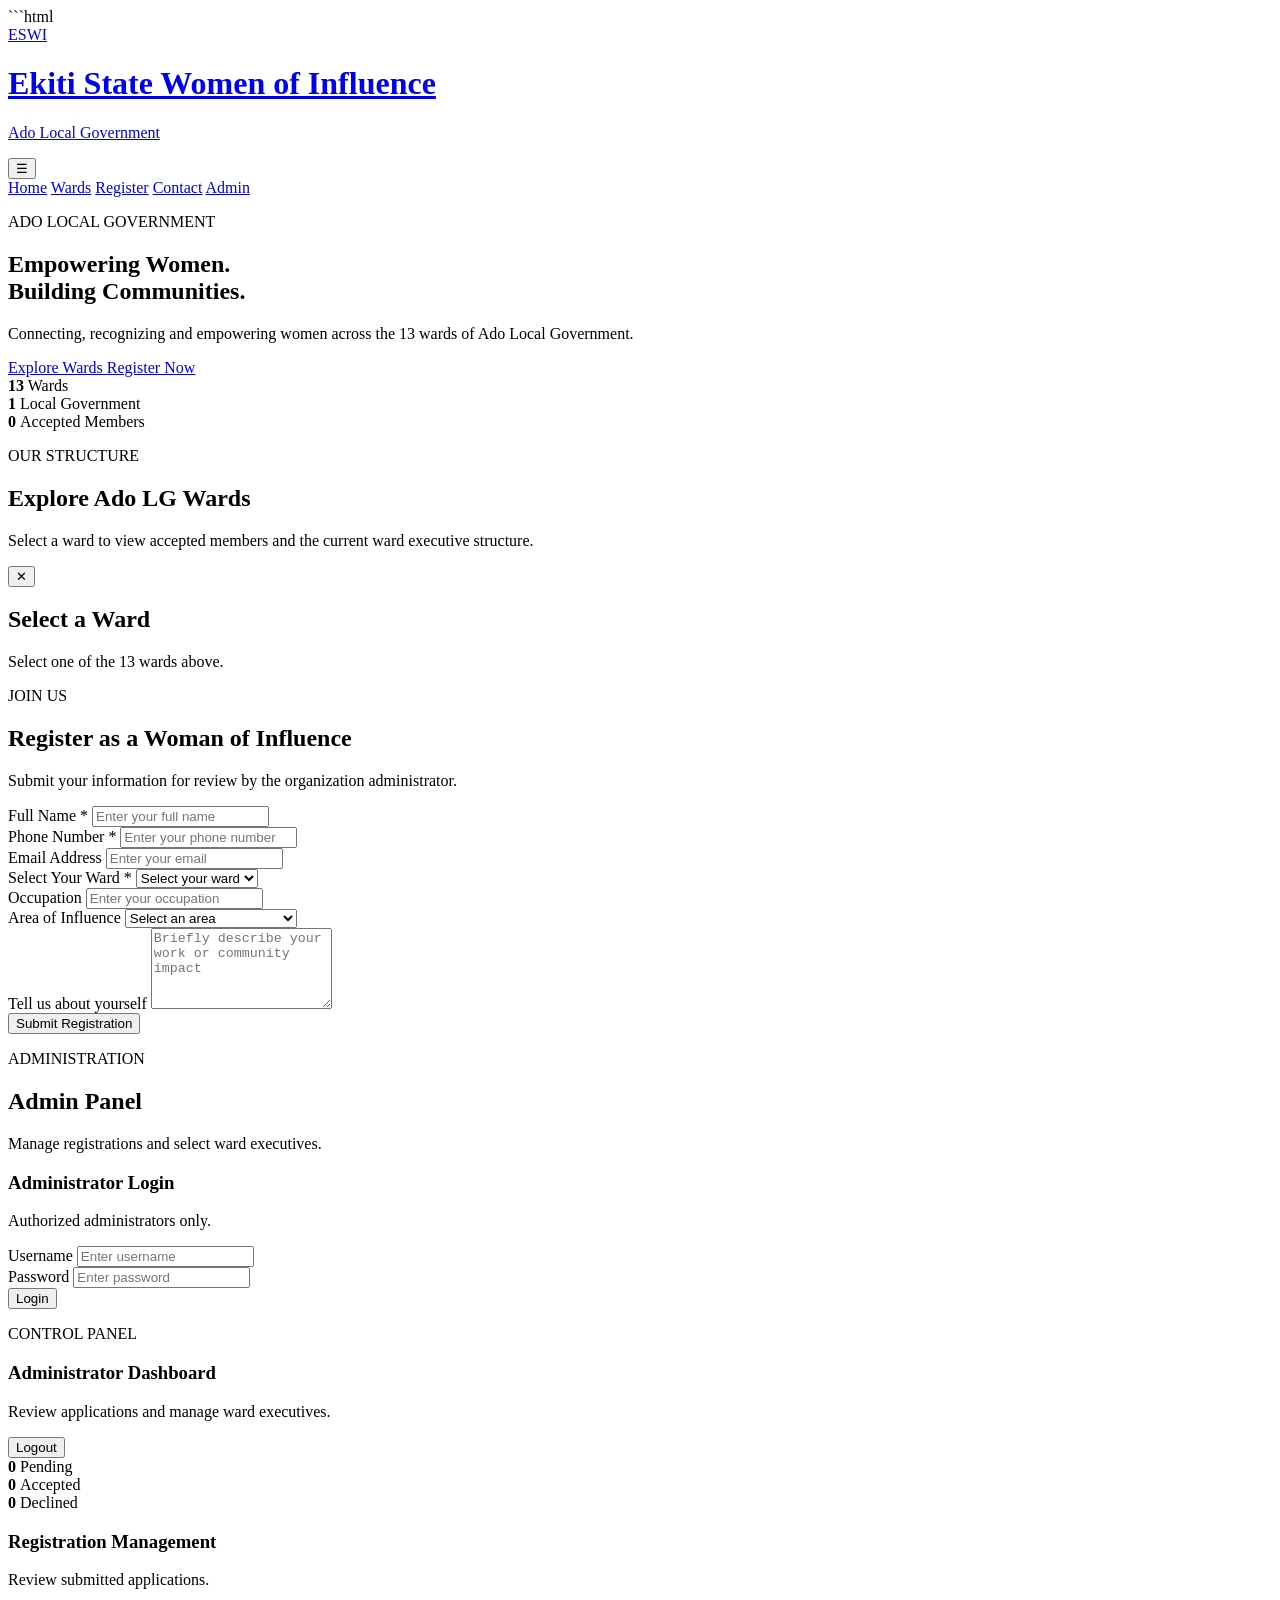
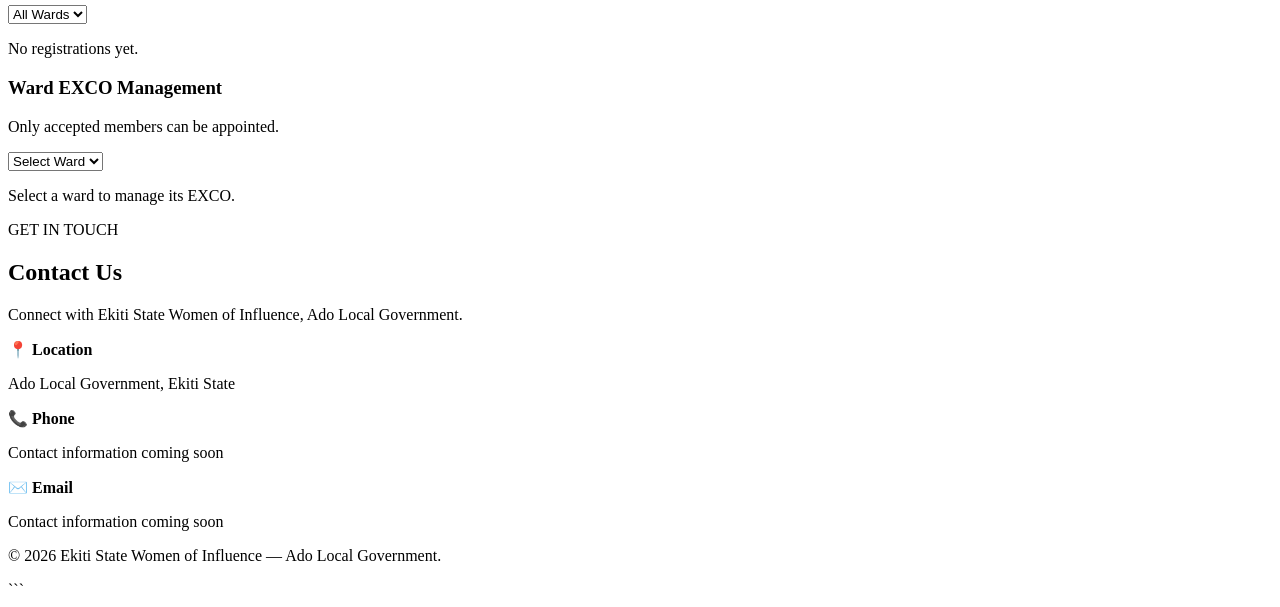
==== index.html @ 02a8729a "Create index.html" ====
```html
<!DOCTYPE html>
<html lang="en">
<head>
    <meta charset="UTF-8">
    <meta name="viewport" content="width=device-width, initial-scale=1.0">

    <title>Ekiti State Women of Influence | Ado LG</title>

    <link rel="stylesheet" href="style.css">
</head>

<body>

<!-- =====================================================
     HEADER
===================================================== -->

<header class="header">

    <a href="#home" class="logo">
        <span>ESWI</span>

        <div>
            <h1>Ekiti State Women of Influence</h1>
            <p>Ado Local Government</p>
        </div>
    </a>

    <button class="menu-btn" id="menuBtn">
        ☰
    </button>

    <nav id="navMenu">
        <a href="#home">Home</a>
        <a href="#wards">Wards</a>
        <a href="#register">Register</a>
        <a href="#contact">Contact</a>
        <a href="#admin">Admin</a>
    </nav>

</header>


<!-- =====================================================
     HERO
===================================================== -->

<section class="hero" id="home">

    <div class="hero-content">

        <p class="badge">
            ADO LOCAL GOVERNMENT
        </p>

        <h2>
            Empowering Women.<br>
            Building Communities.
        </h2>

        <p>
            Connecting, recognizing and empowering women
            across the 13 wards of Ado Local Government.
        </p>

        <div class="hero-buttons">

            <a href="#wards" class="btn primary">
                Explore Wards
            </a>

            <a href="#register" class="btn secondary">
                Register Now
            </a>

        </div>

    </div>

</section>


<!-- =====================================================
     STATS
===================================================== -->

<section class="stats">

    <div class="stat-card">

        <strong>13</strong>

        <span>
            Wards
        </span>

    </div>


    <div class="stat-card">

        <strong>1</strong>

        <span>
            Local Government
        </span>

    </div>


    <div class="stat-card">

        <strong id="publicMemberCount">
            0
        </strong>

        <span>
            Accepted Members
        </span>

    </div>

</section>


<!-- =====================================================
     WARDS
===================================================== -->

<section class="section" id="wards">

    <div class="section-heading">

        <p class="section-label">
            OUR STRUCTURE
        </p>

        <h2>
            Explore Ado LG Wards
        </h2>

        <p>
            Select a ward to view accepted members and
            the current ward executive structure.
        </p>

    </div>


    <div class="ward-grid" id="wardGrid">
        <!-- JavaScript generates Ward 1–13 -->
    </div>

</section>


<!-- =====================================================
     WARD DETAILS
===================================================== -->

<section class="section ward-details" id="wardDetails">

    <button
        id="closeWard"
        class="close-btn"
        type="button"
    >
        ✕
    </button>

    <div id="wardContent">

        <h2>
            Select a Ward
        </h2>

        <p>
            Select one of the 13 wards above.
        </p>

    </div>

</section>


<!-- =====================================================
     REGISTRATION
===================================================== -->

<section
    class="section register-section"
    id="register"
>

    <div class="section-heading">

        <p class="section-label">
            JOIN US
        </p>

        <h2>
            Register as a Woman of Influence
        </h2>

        <p>
            Submit your information for review by the
            organization administrator.
        </p>

    </div>


    <form id="registrationForm">

        <div class="form-grid">


            <div class="form-group">

                <label for="fullName">
                    Full Name *
                </label>

                <input
                    type="text"
                    id="fullName"
                    placeholder="Enter your full name"
                    required
                >

            </div>


            <div class="form-group">

                <label for="phone">
                    Phone Number *
                </label>

                <input
                    type="tel"
                    id="phone"
                    placeholder="Enter your phone number"
                    required
                >

            </div>


            <div class="form-group">

                <label for="email">
                    Email Address
                </label>

                <input
                    type="email"
                    id="email"
                    placeholder="Enter your email"
                >

            </div>


            <div class="form-group">

                <label for="wardSelect">
                    Select Your Ward *
                </label>

                <select
                    id="wardSelect"
                    required
                >

                    <option value="">
                        Select your ward
                    </option>

                </select>

            </div>


            <div class="form-group">

                <label for="occupation">
                    Occupation
                </label>

                <input
                    type="text"
                    id="occupation"
                    placeholder="Enter your occupation"
                >

            </div>


            <div class="form-group">

                <label for="role">
                    Area of Influence
                </label>

                <select id="role">

                    <option value="">
                        Select an area
                    </option>

                    <option>
                        Business
                    </option>

                    <option>
                        Politics
                    </option>

                    <option>
                        Education
                    </option>

                    <option>
                        Community Development
                    </option>

                    <option>
                        Healthcare
                    </option>

                    <option>
                        Entrepreneurship
                    </option>

                    <option>
                        Agriculture
                    </option>

                    <option>
                        Other
                    </option>

                </select>

            </div>

        </div>


        <div class="form-group">

            <label for="message">
                Tell us about yourself
            </label>

            <textarea
                id="message"
                rows="5"
                placeholder="Briefly describe your work or community impact"
            ></textarea>

        </div>


        <button
            type="submit"
            class="btn primary"
        >
            Submit Registration
        </button>


        <p id="formMessage"></p>

    </form>

</section>


<!-- =====================================================
     ADMIN PANEL
===================================================== -->

<section
    class="admin-section"
    id="admin"
>

    <div class="section-heading">

        <p class="section-label">
            ADMINISTRATION
        </p>

        <h2>
            Admin Panel
        </h2>

        <p>
            Manage registrations and select ward executives.
        </p>

    </div>


    <!-- ADMIN LOGIN -->

    <div
        id="adminLogin"
        class="admin-card"
    >

        <h3>
            Administrator Login
        </h3>

        <p class="admin-description">
            Authorized administrators only.
        </p>


        <div class="form-group">

            <label for="adminUsername">
                Username
            </label>

            <input
                type="text"
                id="adminUsername"
                placeholder="Enter username"
            >

        </div>


        <div class="form-group">

            <label for="adminPassword">
                Password
            </label>

            <input
                type="password"
                id="adminPassword"
                placeholder="Enter password"
            >

        </div>


        <button
            id="adminLoginBtn"
            class="btn primary"
            type="button"
        >
            Login
        </button>


        <p id="adminLoginMessage"></p>

    </div>


    <!-- ADMIN DASHBOARD -->

    <div
        id="adminDashboard"
        class="admin-dashboard"
    >


        <!-- ADMIN HEADER -->

        <div class="admin-topbar">

            <div>

                <p class="section-label">
                    CONTROL PANEL
                </p>

                <h3>
                    Administrator Dashboard
                </h3>

                <p>
                    Review applications and manage ward executives.
                </p>

            </div>


            <button
                id="adminLogoutBtn"
                class="btn logout-btn"
                type="button"
            >
                Logout
            </button>

        </div>


        <!-- ADMIN STATS -->

        <div class="admin-stats">

            <div class="admin-stat pending">

                <strong id="pendingCount">
                    0
                </strong>

                <span>
                    Pending
                </span>

            </div>


            <div class="admin-stat accepted">

                <strong id="acceptedCount">
                    0
                </strong>

                <span>
                    Accepted
                </span>

            </div>


            <div class="admin-stat declined">

                <strong id="declinedCount">
                    0
                </strong>

                <span>
                    Declined
                </span>

            </div>

        </div>


        <!-- REGISTRATION MANAGEMENT -->

        <div class="admin-card">

            <div class="admin-card-heading">

                <div>

                    <h3>
                        Registration Management
                    </h3>

                    <p>
                        Review submitted applications.
                    </p>

                </div>


                <select id="adminWardFilter">

                    <option value="all">
                        All Wards
                    </option>

                </select>

            </div>


            <div id="registrationList">

                <p class="empty-state">
                    No registrations yet.
                </p>

            </div>

        </div>


        <!-- EXCO MANAGEMENT -->

        <div class="admin-card">

            <div class="admin-card-heading">

                <div>

                    <h3>
                        Ward EXCO Management
                    </h3>

                    <p>
                        Only accepted members can be appointed.
                    </p>

                </div>


                <select id="excoWardSelect">

                    <option value="">
                        Select Ward
                    </option>

                </select>

            </div>


            <div id="excoManager">

                <p class="empty-state">
                    Select a ward to manage its EXCO.
                </p>

            </div>

        </div>

    </div>

</section>


<!-- =====================================================
     CONTACT
===================================================== -->

<section
    class="contact-section"
    id="contact"
>

    <div class="section-heading">

        <p class="section-label">
            GET IN TOUCH
        </p>

        <h2>
            Contact Us
        </h2>

        <p>
            Connect with Ekiti State Women of Influence,
            Ado Local Government.
        </p>

    </div>


    <div class="contact-info">

        <div>

            <strong>
                📍 Location
            </strong>

            <p>
                Ado Local Government,
                Ekiti State
            </p>

        </div>


        <div>

            <strong>
                📞 Phone
            </strong>

            <p>
                Contact information coming soon
            </p>

        </div>


        <div>

            <strong>
                ✉️ Email
            </strong>

            <p>
                Contact information coming soon
            </p>

        </div>

    </div>

</section>


<!-- =====================================================
     FOOTER
===================================================== -->

<footer>

    <p>
        © 2026 Ekiti State Women of Influence —
        Ado Local Government.
    </p>

</footer>


<script src="script.js"></script>

</body>
</html>
```
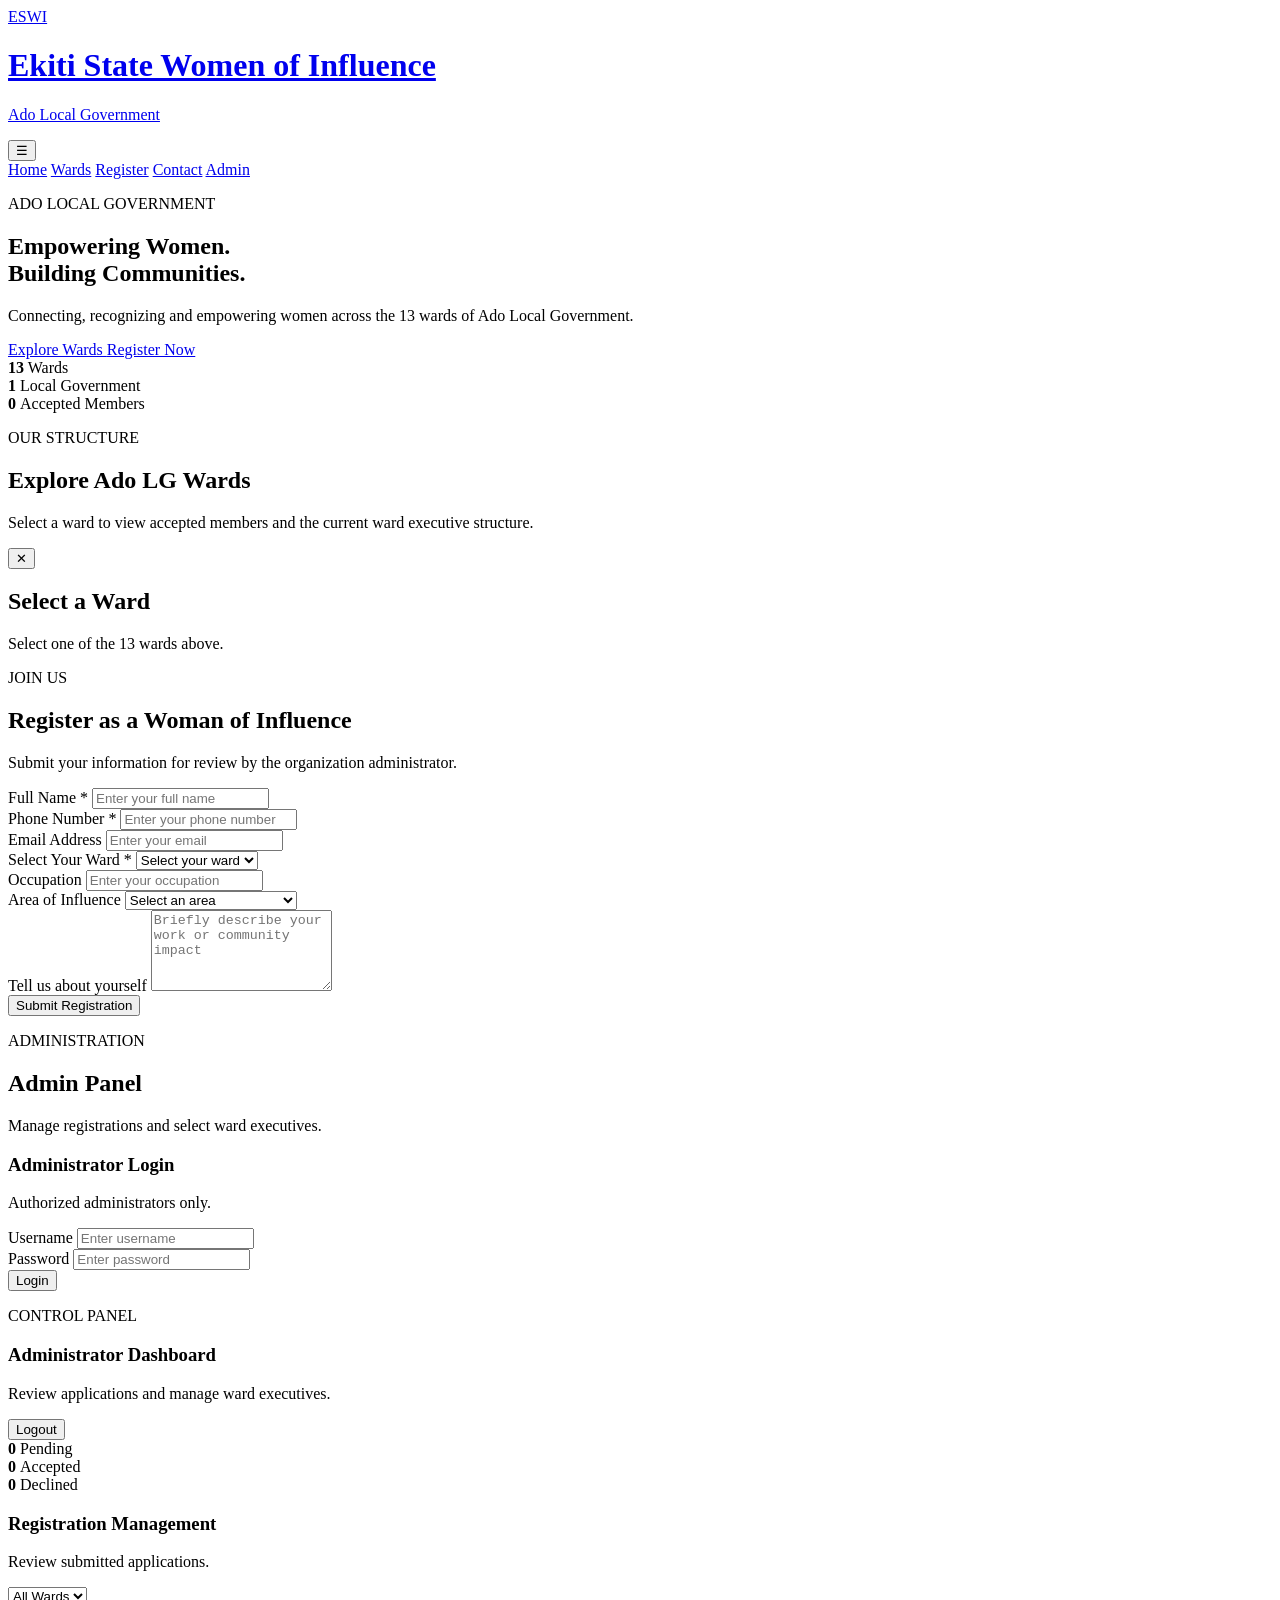
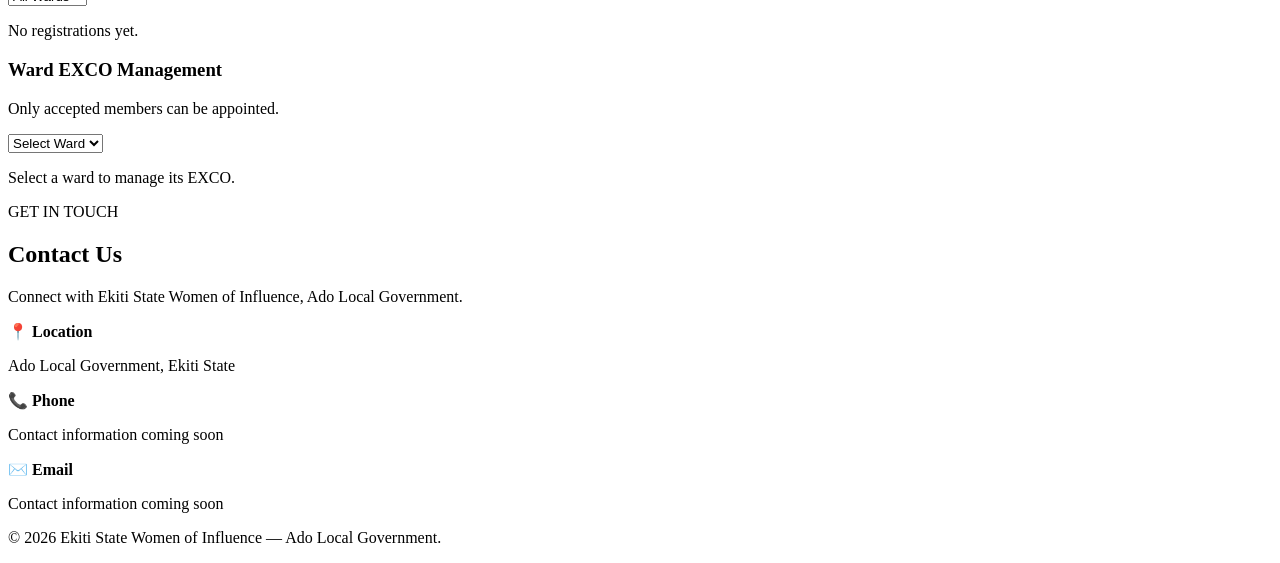
==== commit 24b7566a: "Update index.html" ====
--- a/index.html
+++ b/index.html
@@ -1,4 +1,4 @@
-```html
+
 <!DOCTYPE html>
 <html lang="en">
 <head>
@@ -727,4 +727,3 @@
 
 </body>
 </html>
-```
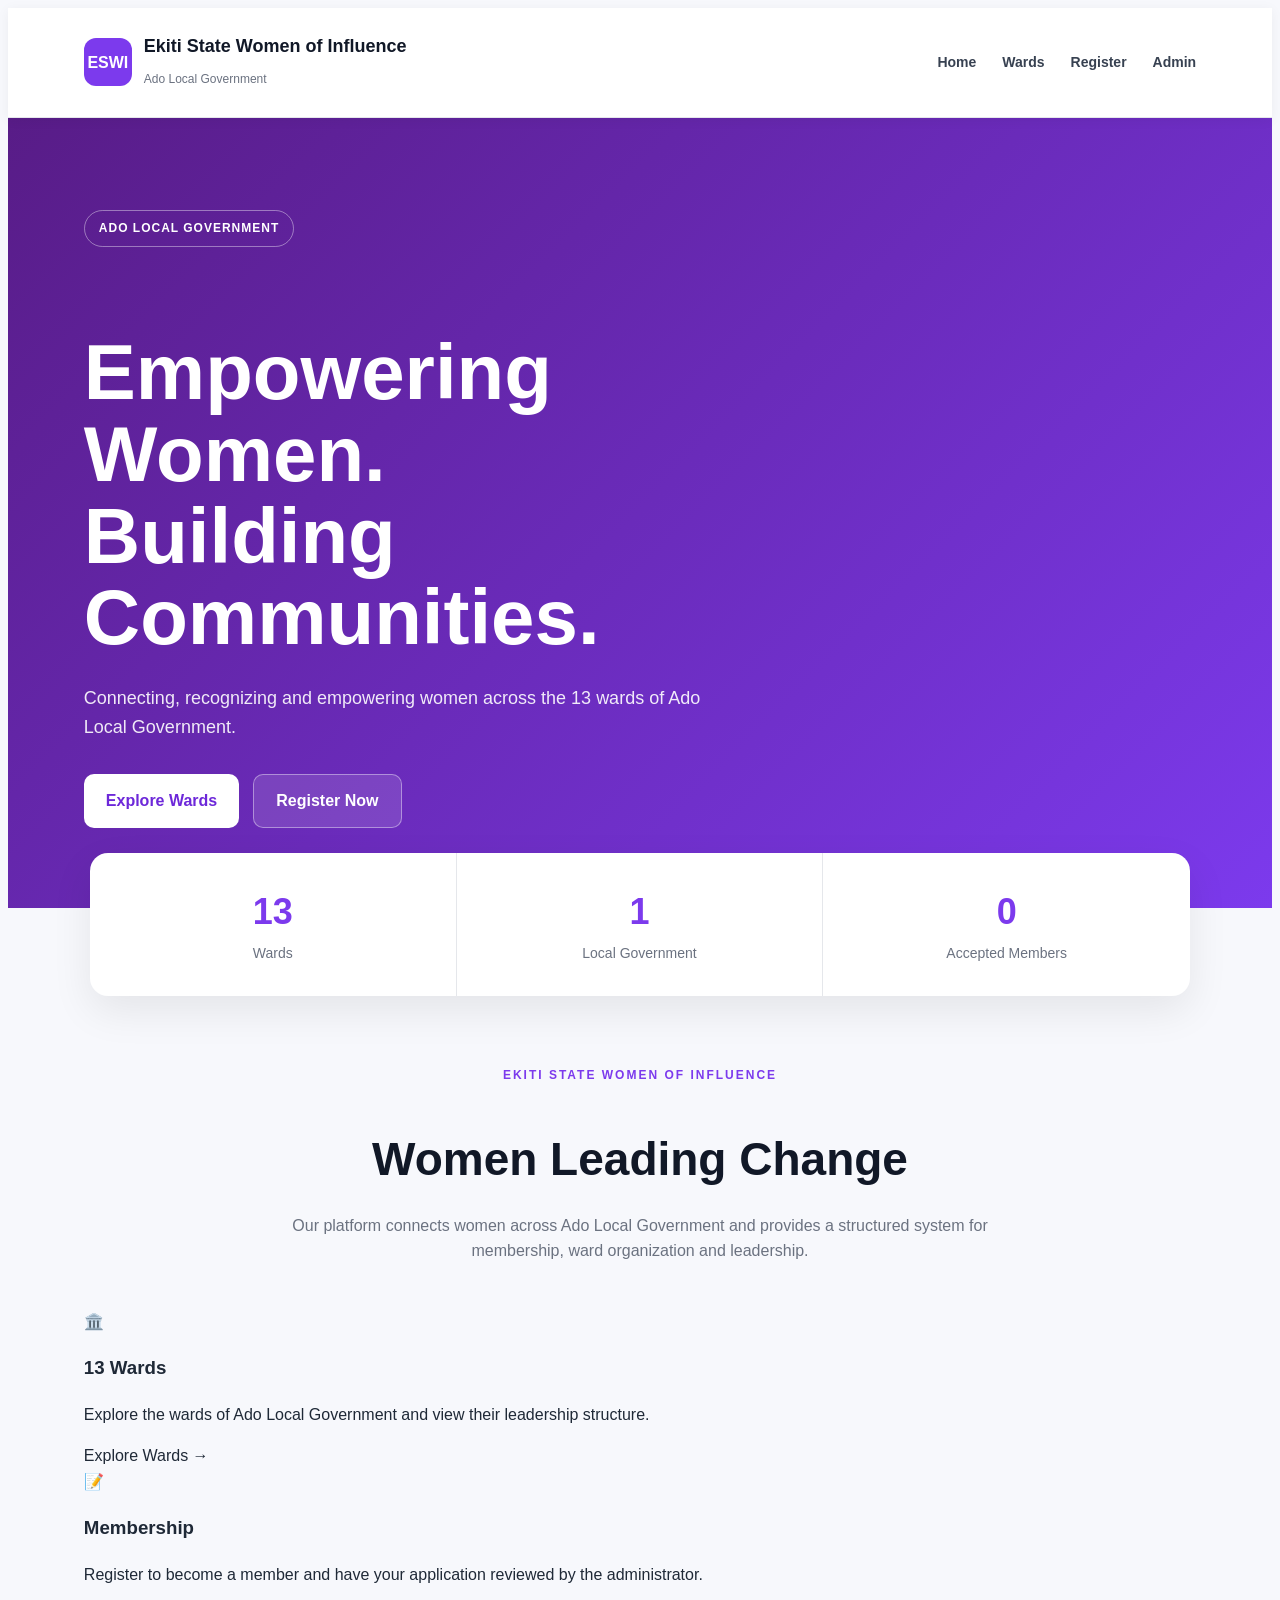
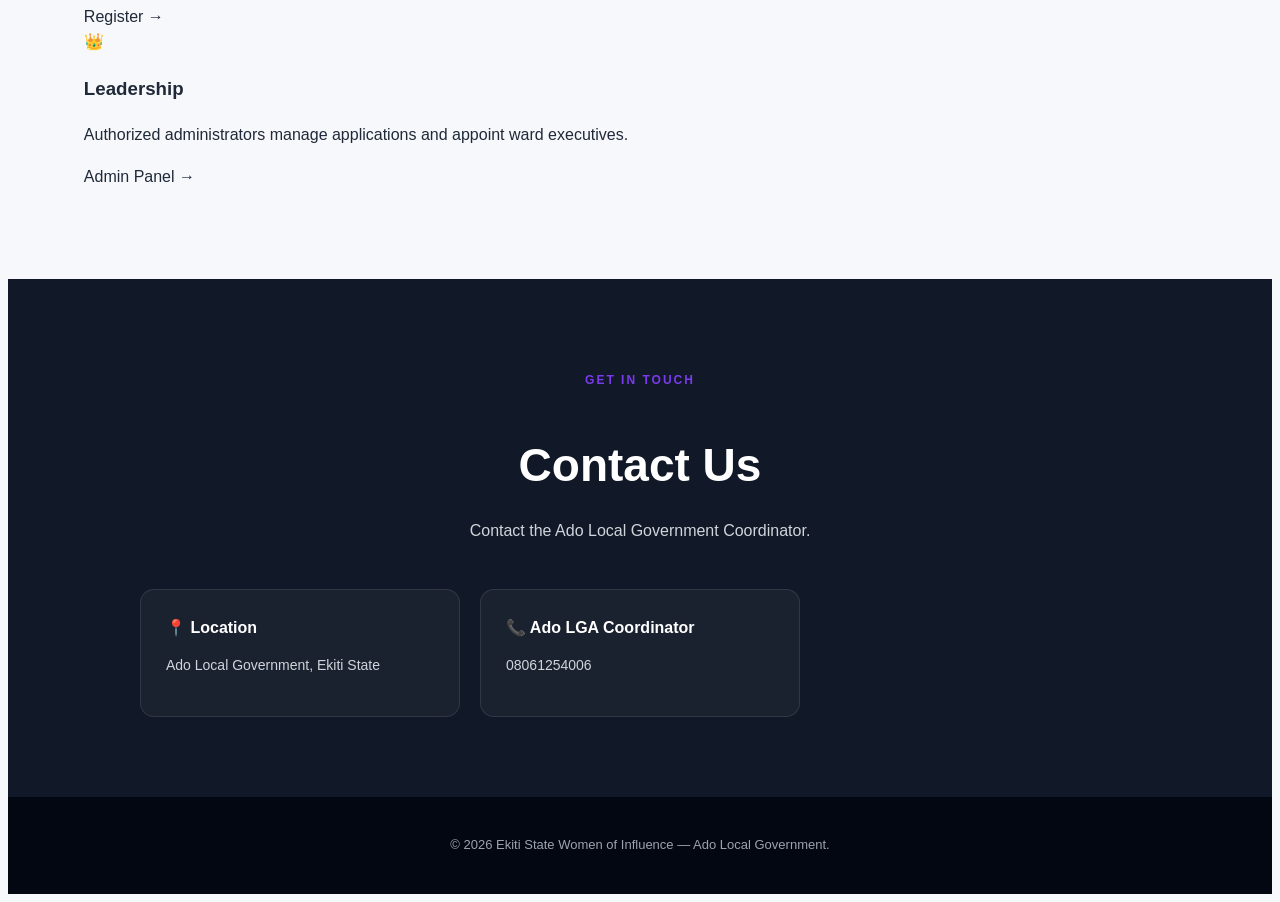
==== commit c40ae70a: "Update index.html" ====
--- a/index.html
+++ b/index.html
@@ -1,24 +1,17 @@
-
 <!DOCTYPE html>
 <html lang="en">
 <head>
     <meta charset="UTF-8">
     <meta name="viewport" content="width=device-width, initial-scale=1.0">
-
     <title>Ekiti State Women of Influence | Ado LG</title>
-
     <link rel="stylesheet" href="style.css">
 </head>
 
 <body>
 
-<!-- =====================================================
-     HEADER
-===================================================== -->
-
 <header class="header">
 
-    <a href="#home" class="logo">
+    <a href="index.html" class="logo">
         <span>ESWI</span>
 
         <div>
@@ -27,26 +20,21 @@
         </div>
     </a>
 
-    <button class="menu-btn" id="menuBtn">
-        ☰
-    </button>
+    <button class="menu-btn" id="menuBtn">☰</button>
 
     <nav id="navMenu">
-        <a href="#home">Home</a>
-        <a href="#wards">Wards</a>
-        <a href="#register">Register</a>
-        <a href="#contact">Contact</a>
-        <a href="#admin">Admin</a>
+        <a href="index.html">Home</a>
+        <a href="wards.html">Wards</a>
+        <a href="register.html">Register</a>
+        <a href="admin.html">Admin</a>
     </nav>
 
 </header>
 
 
-<!-- =====================================================
-     HERO
-===================================================== -->
-
-<section class="hero" id="home">
+<main>
+
+<section class="hero">
 
     <div class="hero-content">
 
@@ -66,11 +54,11 @@
 
         <div class="hero-buttons">
 
-            <a href="#wards" class="btn primary">
+            <a href="wards.html" class="btn primary">
                 Explore Wards
             </a>
 
-            <a href="#register" class="btn secondary">
+            <a href="register.html" class="btn secondary">
                 Register Now
             </a>
 
@@ -81,569 +69,114 @@
 </section>
 
 
-<!-- =====================================================
-     STATS
-===================================================== -->
-
 <section class="stats">
 
     <div class="stat-card">
-
         <strong>13</strong>
-
-        <span>
-            Wards
-        </span>
-
-    </div>
-
+        <span>Wards</span>
+    </div>
 
     <div class="stat-card">
-
         <strong>1</strong>
-
-        <span>
-            Local Government
-        </span>
-
-    </div>
-
+        <span>Local Government</span>
+    </div>
 
     <div class="stat-card">
-
-        <strong id="publicMemberCount">
-            0
-        </strong>
-
-        <span>
-            Accepted Members
-        </span>
-
-    </div>
-
-</section>
-
-
-<!-- =====================================================
-     WARDS
-===================================================== -->
-
-<section class="section" id="wards">
+        <strong id="publicMemberCount">0</strong>
+        <span>Accepted Members</span>
+    </div>
+
+</section>
+
+
+<section class="section">
 
     <div class="section-heading">
 
         <p class="section-label">
-            OUR STRUCTURE
+            EKITI STATE WOMEN OF INFLUENCE
         </p>
 
         <h2>
-            Explore Ado LG Wards
+            Women Leading Change
         </h2>
 
         <p>
-            Select a ward to view accepted members and
-            the current ward executive structure.
-        </p>
-
-    </div>
-
-
-    <div class="ward-grid" id="wardGrid">
-        <!-- JavaScript generates Ward 1–13 -->
-    </div>
-
-</section>
-
-
-<!-- =====================================================
-     WARD DETAILS
-===================================================== -->
-
-<section class="section ward-details" id="wardDetails">
-
-    <button
-        id="closeWard"
-        class="close-btn"
-        type="button"
-    >
-        ✕
-    </button>
-
-    <div id="wardContent">
-
-        <h2>
-            Select a Ward
-        </h2>
-
-        <p>
-            Select one of the 13 wards above.
-        </p>
-
-    </div>
-
-</section>
-
-
-<!-- =====================================================
-     REGISTRATION
-===================================================== -->
-
-<section
-    class="section register-section"
-    id="register"
->
-
-    <div class="section-heading">
-
-        <p class="section-label">
-            JOIN US
-        </p>
-
-        <h2>
-            Register as a Woman of Influence
-        </h2>
-
-        <p>
-            Submit your information for review by the
-            organization administrator.
-        </p>
-
-    </div>
-
-
-    <form id="registrationForm">
-
-        <div class="form-grid">
-
-
-            <div class="form-group">
-
-                <label for="fullName">
-                    Full Name *
-                </label>
-
-                <input
-                    type="text"
-                    id="fullName"
-                    placeholder="Enter your full name"
-                    required
-                >
-
-            </div>
-
-
-            <div class="form-group">
-
-                <label for="phone">
-                    Phone Number *
-                </label>
-
-                <input
-                    type="tel"
-                    id="phone"
-                    placeholder="Enter your phone number"
-                    required
-                >
-
-            </div>
-
-
-            <div class="form-group">
-
-                <label for="email">
-                    Email Address
-                </label>
-
-                <input
-                    type="email"
-                    id="email"
-                    placeholder="Enter your email"
-                >
-
-            </div>
-
-
-            <div class="form-group">
-
-                <label for="wardSelect">
-                    Select Your Ward *
-                </label>
-
-                <select
-                    id="wardSelect"
-                    required
-                >
-
-                    <option value="">
-                        Select your ward
-                    </option>
-
-                </select>
-
-            </div>
-
-
-            <div class="form-group">
-
-                <label for="occupation">
-                    Occupation
-                </label>
-
-                <input
-                    type="text"
-                    id="occupation"
-                    placeholder="Enter your occupation"
-                >
-
-            </div>
-
-
-            <div class="form-group">
-
-                <label for="role">
-                    Area of Influence
-                </label>
-
-                <select id="role">
-
-                    <option value="">
-                        Select an area
-                    </option>
-
-                    <option>
-                        Business
-                    </option>
-
-                    <option>
-                        Politics
-                    </option>
-
-                    <option>
-                        Education
-                    </option>
-
-                    <option>
-                        Community Development
-                    </option>
-
-                    <option>
-                        Healthcare
-                    </option>
-
-                    <option>
-                        Entrepreneurship
-                    </option>
-
-                    <option>
-                        Agriculture
-                    </option>
-
-                    <option>
-                        Other
-                    </option>
-
-                </select>
-
-            </div>
-
-        </div>
-
-
-        <div class="form-group">
-
-            <label for="message">
-                Tell us about yourself
-            </label>
-
-            <textarea
-                id="message"
-                rows="5"
-                placeholder="Briefly describe your work or community impact"
-            ></textarea>
-
-        </div>
-
-
-        <button
-            type="submit"
-            class="btn primary"
-        >
-            Submit Registration
-        </button>
-
-
-        <p id="formMessage"></p>
-
-    </form>
-
-</section>
-
-
-<!-- =====================================================
-     ADMIN PANEL
-===================================================== -->
-
-<section
-    class="admin-section"
-    id="admin"
->
-
-    <div class="section-heading">
-
-        <p class="section-label">
-            ADMINISTRATION
-        </p>
-
-        <h2>
-            Admin Panel
-        </h2>
-
-        <p>
-            Manage registrations and select ward executives.
-        </p>
-
-    </div>
-
-
-    <!-- ADMIN LOGIN -->
-
-    <div
-        id="adminLogin"
-        class="admin-card"
-    >
-
-        <h3>
-            Administrator Login
-        </h3>
-
-        <p class="admin-description">
-            Authorized administrators only.
-        </p>
-
-
-        <div class="form-group">
-
-            <label for="adminUsername">
-                Username
-            </label>
-
-            <input
-                type="text"
-                id="adminUsername"
-                placeholder="Enter username"
-            >
-
-        </div>
-
-
-        <div class="form-group">
-
-            <label for="adminPassword">
-                Password
-            </label>
-
-            <input
-                type="password"
-                id="adminPassword"
-                placeholder="Enter password"
-            >
-
-        </div>
-
-
-        <button
-            id="adminLoginBtn"
-            class="btn primary"
-            type="button"
-        >
-            Login
-        </button>
-
-
-        <p id="adminLoginMessage"></p>
-
-    </div>
-
-
-    <!-- ADMIN DASHBOARD -->
-
-    <div
-        id="adminDashboard"
-        class="admin-dashboard"
-    >
-
-
-        <!-- ADMIN HEADER -->
-
-        <div class="admin-topbar">
-
-            <div>
-
-                <p class="section-label">
-                    CONTROL PANEL
-                </p>
-
-                <h3>
-                    Administrator Dashboard
-                </h3>
-
-                <p>
-                    Review applications and manage ward executives.
-                </p>
-
-            </div>
-
-
-            <button
-                id="adminLogoutBtn"
-                class="btn logout-btn"
-                type="button"
-            >
-                Logout
-            </button>
-
-        </div>
-
-
-        <!-- ADMIN STATS -->
-
-        <div class="admin-stats">
-
-            <div class="admin-stat pending">
-
-                <strong id="pendingCount">
-                    0
-                </strong>
-
-                <span>
-                    Pending
-                </span>
-
-            </div>
-
-
-            <div class="admin-stat accepted">
-
-                <strong id="acceptedCount">
-                    0
-                </strong>
-
-                <span>
-                    Accepted
-                </span>
-
-            </div>
-
-
-            <div class="admin-stat declined">
-
-                <strong id="declinedCount">
-                    0
-                </strong>
-
-                <span>
-                    Declined
-                </span>
-
-            </div>
-
-        </div>
-
-
-        <!-- REGISTRATION MANAGEMENT -->
-
-        <div class="admin-card">
-
-            <div class="admin-card-heading">
-
-                <div>
-
-                    <h3>
-                        Registration Management
-                    </h3>
-
-                    <p>
-                        Review submitted applications.
-                    </p>
-
-                </div>
-
-
-                <select id="adminWardFilter">
-
-                    <option value="all">
-                        All Wards
-                    </option>
-
-                </select>
-
-            </div>
-
-
-            <div id="registrationList">
-
-                <p class="empty-state">
-                    No registrations yet.
-                </p>
-
-            </div>
-
-        </div>
-
-
-        <!-- EXCO MANAGEMENT -->
-
-        <div class="admin-card">
-
-            <div class="admin-card-heading">
-
-                <div>
-
-                    <h3>
-                        Ward EXCO Management
-                    </h3>
-
-                    <p>
-                        Only accepted members can be appointed.
-                    </p>
-
-                </div>
-
-
-                <select id="excoWardSelect">
-
-                    <option value="">
-                        Select Ward
-                    </option>
-
-                </select>
-
-            </div>
-
-
-            <div id="excoManager">
-
-                <p class="empty-state">
-                    Select a ward to manage its EXCO.
-                </p>
-
-            </div>
-
-        </div>
-
-    </div>
-
-</section>
-
-
-<!-- =====================================================
-     CONTACT
-===================================================== -->
-
-<section
-    class="contact-section"
-    id="contact"
->
+            Our platform connects women across Ado Local
+            Government and provides a structured system for
+            membership, ward organization and leadership.
+        </p>
+
+    </div>
+
+
+    <div class="feature-grid">
+
+        <a href="wards.html" class="feature-card">
+
+            <div class="feature-icon">🏛️</div>
+
+            <h3>
+                13 Wards
+            </h3>
+
+            <p>
+                Explore the wards of Ado Local Government
+                and view their leadership structure.
+            </p>
+
+            <span>
+                Explore Wards →
+            </span>
+
+        </a>
+
+
+        <a href="register.html" class="feature-card">
+
+            <div class="feature-icon">📝</div>
+
+            <h3>
+                Membership
+            </h3>
+
+            <p>
+                Register to become a member and have your
+                application reviewed by the administrator.
+            </p>
+
+            <span>
+                Register →
+            </span>
+
+        </a>
+
+
+        <a href="admin.html" class="feature-card">
+
+            <div class="feature-icon">👑</div>
+
+            <h3>
+                Leadership
+            </h3>
+
+            <p>
+                Authorized administrators manage applications
+                and appoint ward executives.
+            </p>
+
+            <span>
+                Admin Panel →
+            </span>
+
+        </a>
+
+    </div>
+
+</section>
+
+
+<section class="contact-section">
 
     <div class="section-heading">
 
@@ -656,8 +189,7 @@
         </h2>
 
         <p>
-            Connect with Ekiti State Women of Influence,
-            Ado Local Government.
+            Contact the Ado Local Government Coordinator.
         </p>
 
     </div>
@@ -667,9 +199,7 @@
 
         <div>
 
-            <strong>
-                📍 Location
-            </strong>
+            <strong>📍 Location</strong>
 
             <p>
                 Ado Local Government,
@@ -681,37 +211,22 @@
 
         <div>
 
-            <strong>
-                📞 Phone
-            </strong>
-
-            <p>
-                Contact information coming soon
-            </p>
-
-        </div>
-
-
-        <div>
-
-            <strong>
-                ✉️ Email
-            </strong>
-
-            <p>
-                Contact information coming soon
-            </p>
-
-        </div>
-
-    </div>
-
-</section>
-
-
-<!-- =====================================================
-     FOOTER
-===================================================== -->
+            <strong>📞 Ado LGA Coordinator</strong>
+
+            <p>
+                <a href="tel:08061254006">
+                    08061254006
+                </a>
+            </p>
+
+        </div>
+
+    </div>
+
+</section>
+
+</main>
+
 
 <footer>
 
--- a/style.css
+++ b/style.css
@@ -0,0 +1,1028 @@
+```css
+/* =========================================================
+   RESET
+========================================================= */
+
+* {
+    margin: 0;
+    padding: 0;
+    box-sizing: border-box;
+}
+
+html {
+    scroll-behavior: smooth;
+}
+
+body {
+    font-family: Arial, Helvetica, sans-serif;
+    background: #f7f8fc;
+    color: #1f2937;
+    line-height: 1.6;
+}
+
+a {
+    text-decoration: none;
+    color: inherit;
+}
+
+button,
+input,
+select,
+textarea {
+    font: inherit;
+}
+
+
+/* =========================================================
+   HEADER
+========================================================= */
+
+.header {
+    position: sticky;
+    top: 0;
+    z-index: 1000;
+
+    display: flex;
+    align-items: center;
+    justify-content: space-between;
+
+    padding: 16px 6%;
+
+    background: white;
+    border-bottom: 1px solid #e5e7eb;
+
+    box-shadow: 0 2px 12px rgba(0, 0, 0, 0.05);
+}
+
+.logo {
+    display: flex;
+    align-items: center;
+    gap: 12px;
+}
+
+.logo > span {
+    width: 48px;
+    height: 48px;
+
+    display: flex;
+    align-items: center;
+    justify-content: center;
+
+    border-radius: 12px;
+
+    background: #7c3aed;
+    color: white;
+
+    font-weight: 800;
+}
+
+.logo h1 {
+    font-size: 18px;
+    line-height: 1.2;
+    color: #111827;
+}
+
+.logo p {
+    font-size: 12px;
+    color: #6b7280;
+}
+
+
+/* =========================================================
+   NAVIGATION
+========================================================= */
+
+nav {
+    display: flex;
+    gap: 26px;
+}
+
+nav a {
+    font-size: 14px;
+    font-weight: 700;
+    color: #374151;
+
+    transition: 0.2s;
+}
+
+nav a:hover {
+    color: #7c3aed;
+}
+
+.menu-btn {
+    display: none;
+
+    border: none;
+    background: transparent;
+
+    font-size: 26px;
+    cursor: pointer;
+}
+
+
+/* =========================================================
+   HERO
+========================================================= */
+
+.hero {
+    min-height: 620px;
+
+    display: flex;
+    align-items: center;
+
+    padding: 80px 6%;
+
+    background:
+        linear-gradient(
+            135deg,
+            #581c87,
+            #7c3aed
+        );
+
+    color: white;
+}
+
+.hero-content {
+    max-width: 760px;
+}
+
+.badge {
+    display: inline-block;
+
+    padding: 8px 14px;
+    margin-bottom: 20px;
+
+    border: 1px solid rgba(255,255,255,0.4);
+    border-radius: 999px;
+
+    font-size: 12px;
+    font-weight: 800;
+    letter-spacing: 1px;
+}
+
+.hero h2 {
+    font-size: clamp(42px, 7vw, 78px);
+    line-height: 1.05;
+
+    margin-bottom: 25px;
+}
+
+.hero-content > p:not(.badge) {
+    max-width: 620px;
+
+    font-size: 18px;
+
+    color: rgba(255,255,255,0.9);
+
+    margin-bottom: 32px;
+}
+
+
+/* =========================================================
+   BUTTONS
+========================================================= */
+
+.hero-buttons {
+    display: flex;
+    gap: 14px;
+    flex-wrap: wrap;
+}
+
+.btn {
+    display: inline-flex;
+
+    align-items: center;
+    justify-content: center;
+
+    padding: 13px 22px;
+
+    border: none;
+    border-radius: 10px;
+
+    font-weight: 800;
+
+    cursor: pointer;
+
+    transition: 0.2s;
+}
+
+.btn:hover {
+    transform: translateY(-2px);
+}
+
+.btn.primary {
+    background: #7c3aed;
+    color: white;
+}
+
+.btn.primary:hover {
+    background: #6d28d9;
+}
+
+.hero .btn.primary {
+    background: white;
+    color: #6d28d9;
+}
+
+.btn.secondary {
+    background: rgba(255,255,255,0.12);
+    color: white;
+
+    border: 1px solid rgba(255,255,255,0.4);
+}
+
+.logout-btn {
+    background: #111827;
+    color: white;
+}
+
+
+/* =========================================================
+   STATS
+========================================================= */
+
+.stats {
+    width: 88%;
+    max-width: 1100px;
+
+    margin: -55px auto 70px;
+
+    position: relative;
+    z-index: 5;
+
+    display: grid;
+    grid-template-columns: repeat(3, 1fr);
+
+    background: white;
+
+    border-radius: 18px;
+
+    overflow: hidden;
+
+    box-shadow: 0 15px 40px rgba(0,0,0,0.08);
+}
+
+.stat-card {
+    padding: 30px;
+
+    text-align: center;
+
+    border-right: 1px solid #e5e7eb;
+}
+
+.stat-card:last-child {
+    border-right: none;
+}
+
+.stat-card strong {
+    display: block;
+
+    font-size: 36px;
+
+    color: #7c3aed;
+}
+
+.stat-card span {
+    color: #6b7280;
+    font-size: 14px;
+}
+
+
+/* =========================================================
+   SECTIONS
+========================================================= */
+
+.section {
+    width: 88%;
+    max-width: 1150px;
+
+    margin: 0 auto 90px;
+}
+
+.section-heading {
+    max-width: 700px;
+
+    margin: 0 auto 45px;
+
+    text-align: center;
+}
+
+.section-label {
+    margin-bottom: 8px;
+
+    color: #7c3aed;
+
+    font-size: 12px;
+    font-weight: 900;
+
+    letter-spacing: 2px;
+}
+
+.section-heading h2 {
+    margin-bottom: 12px;
+
+    font-size: clamp(30px, 5vw, 46px);
+
+    color: #111827;
+}
+
+.section-heading p:last-child {
+    color: #6b7280;
+}
+
+
+/* =========================================================
+   WARDS
+========================================================= */
+
+.ward-grid {
+    display: grid;
+
+    grid-template-columns: repeat(4, 1fr);
+
+    gap: 18px;
+}
+
+.ward-card {
+    padding: 26px 20px;
+
+    background: white;
+
+    border: 1px solid #e5e7eb;
+
+    border-radius: 16px;
+
+    cursor: pointer;
+
+    transition: 0.25s;
+}
+
+.ward-card:hover {
+    transform: translateY(-5px);
+
+    border-color: #a78bfa;
+
+    box-shadow: 0 12px 30px rgba(0,0,0,0.08);
+}
+
+.ward-number {
+    width: 42px;
+    height: 42px;
+
+    display: flex;
+    align-items: center;
+    justify-content: center;
+
+    margin-bottom: 15px;
+
+    border-radius: 50%;
+
+    background: #ede9fe;
+
+    color: #6d28d9;
+
+    font-weight: 900;
+}
+
+.ward-card h3 {
+    margin-bottom: 5px;
+}
+
+.ward-card p {
+    font-size: 13px;
+    color: #6b7280;
+}
+
+
+/* =========================================================
+   WARD DETAILS
+========================================================= */
+
+.ward-details {
+    display: none;
+
+    position: relative;
+
+    padding: 40px;
+
+    background: white;
+
+    border: 1px solid #e5e7eb;
+
+    border-radius: 20px;
+
+    box-shadow: 0 12px 35px rgba(0,0,0,0.07);
+}
+
+.ward-details.active {
+    display: block;
+}
+
+.close-btn {
+    position: absolute;
+
+    top: 18px;
+    right: 18px;
+
+    width: 38px;
+    height: 38px;
+
+    border: none;
+
+    border-radius: 50%;
+
+    background: #f3f4f6;
+
+    cursor: pointer;
+}
+
+
+/* =========================================================
+   FORMS
+========================================================= */
+
+#registrationForm {
+    max-width: 900px;
+
+    margin: auto;
+
+    padding: 35px;
+
+    background: white;
+
+    border: 1px solid #e5e7eb;
+
+    border-radius: 20px;
+
+    box-shadow: 0 10px 35px rgba(0,0,0,0.05);
+}
+
+.form-grid {
+    display: grid;
+
+    grid-template-columns: repeat(2, 1fr);
+
+    gap: 20px;
+}
+
+.form-group {
+    margin-bottom: 20px;
+}
+
+.form-group label {
+    display: block;
+
+    margin-bottom: 7px;
+
+    font-size: 14px;
+    font-weight: 800;
+
+    color: #374151;
+}
+
+input,
+select,
+textarea {
+    width: 100%;
+
+    padding: 13px 14px;
+
+    border: 1px solid #d1d5db;
+
+    border-radius: 9px;
+
+    background: white;
+
+    color: #111827;
+
+    outline: none;
+}
+
+input:focus,
+select:focus,
+textarea:focus {
+    border-color: #8b5cf6;
+
+    box-shadow:
+        0 0 0 3px rgba(139,92,246,0.12);
+}
+
+textarea {
+    resize: vertical;
+}
+
+#formMessage,
+#adminLoginMessage {
+    margin-top: 15px;
+    font-weight: 700;
+}
+
+
+/* =========================================================
+   ADMIN
+========================================================= */
+
+.admin-section {
+    width: 88%;
+    max-width: 1150px;
+
+    margin: 0 auto 100px;
+}
+
+.admin-card {
+    background: white;
+
+    border: 1px solid #e5e7eb;
+
+    border-radius: 18px;
+
+    padding: 30px;
+
+    margin-bottom: 25px;
+
+    box-shadow: 0 10px 30px rgba(0,0,0,0.05);
+}
+
+.admin-card h3 {
+    margin-bottom: 8px;
+}
+
+.admin-description {
+    color: #6b7280;
+    margin-bottom: 25px;
+}
+
+.admin-dashboard {
+    display: none;
+}
+
+.admin-dashboard.active {
+    display: block;
+}
+
+.admin-topbar {
+    display: flex;
+
+    justify-content: space-between;
+    align-items: center;
+
+    gap: 20px;
+
+    margin-bottom: 25px;
+}
+
+.admin-topbar h3 {
+    font-size: 25px;
+}
+
+.admin-topbar p:last-child {
+    color: #6b7280;
+}
+
+.admin-stats {
+    display: grid;
+
+    grid-template-columns: repeat(3, 1fr);
+
+    gap: 18px;
+
+    margin-bottom: 25px;
+}
+
+.admin-stat {
+    background: white;
+
+    padding: 25px;
+
+    border-radius: 16px;
+
+    border: 1px solid #e5e7eb;
+}
+
+.admin-stat strong {
+    display: block;
+
+    font-size: 34px;
+}
+
+.admin-stat span {
+    color: #6b7280;
+}
+
+.admin-stat.pending strong {
+    color: #d97706;
+}
+
+.admin-stat.accepted strong {
+    color: #16a34a;
+}
+
+.admin-stat.declined strong {
+    color: #dc2626;
+}
+
+.admin-card-heading {
+    display: flex;
+
+    justify-content: space-between;
+    align-items: center;
+
+    gap: 20px;
+
+    margin-bottom: 25px;
+}
+
+.admin-card-heading p {
+    color: #6b7280;
+    font-size: 14px;
+}
+
+
+/* =========================================================
+   REGISTRATION ITEMS
+========================================================= */
+
+.registration-item {
+    padding: 20px;
+
+    border: 1px solid #e5e7eb;
+
+    border-radius: 14px;
+
+    margin-bottom: 15px;
+}
+
+.registration-header {
+    display: flex;
+
+    justify-content: space-between;
+
+    gap: 15px;
+
+    margin-bottom: 15px;
+}
+
+.registration-header h4 {
+    color: #111827;
+    font-size: 18px;
+}
+
+.registration-details {
+    display: grid;
+
+    grid-template-columns: repeat(2, 1fr);
+
+    gap: 8px 20px;
+
+    color: #4b5563;
+
+    font-size: 14px;
+}
+
+.registration-details strong {
+    color: #111827;
+}
+
+.registration-message {
+    margin-top: 12px;
+
+    padding: 12px;
+
+    background: #f9fafb;
+
+    border-radius: 8px;
+
+    font-size: 14px;
+}
+
+.status {
+    display: inline-block;
+
+    padding: 5px 10px;
+
+    border-radius: 999px;
+
+    font-size: 12px;
+
+    font-weight: 800;
+}
+
+.status.pending {
+    background: #fef3c7;
+    color: #92400e;
+}
+
+.status.accepted {
+    background: #dcfce7;
+    color: #166534;
+}
+
+.status.declined {
+    background: #fee2e2;
+    color: #991b1b;
+}
+
+.registration-actions {
+    display: flex;
+
+    gap: 10px;
+
+    margin-top: 18px;
+}
+
+.small-btn {
+    border: none;
+
+    padding: 9px 14px;
+
+    border-radius: 8px;
+
+    cursor: pointer;
+
+    font-weight: 800;
+}
+
+.accept-btn {
+    background: #16a34a;
+    color: white;
+}
+
+.decline-btn {
+    background: #dc2626;
+    color: white;
+}
+
+.delete-btn {
+    background: #374151;
+    color: white;
+}
+
+
+/* =========================================================
+   EXCO
+========================================================= */
+
+.exco-position {
+    display: grid;
+
+    grid-template-columns: 240px 1fr;
+
+    align-items: center;
+
+    gap: 15px;
+
+    padding: 15px 0;
+
+    border-bottom: 1px solid #e5e7eb;
+}
+
+.exco-position:last-child {
+    border-bottom: none;
+}
+
+.exco-position label {
+    font-weight: 800;
+}
+
+.exco-save {
+    margin-top: 20px;
+}
+
+.exco-current {
+    margin-top: 15px;
+
+    padding: 15px;
+
+    background: #f5f3ff;
+
+    border-radius: 10px;
+
+    color: #4c1d95;
+}
+
+.empty-state {
+    text-align: center;
+
+    padding: 30px;
+
+    color: #6b7280;
+}
+
+
+/* =========================================================
+   CONTACT
+========================================================= */
+
+.contact-section {
+    padding: 80px 6%;
+
+    background: #111827;
+
+    color: white;
+}
+
+.contact-section .section-heading h2 {
+    color: white;
+}
+
+.contact-section .section-heading p:last-child {
+    color: #d1d5db;
+}
+
+.contact-info {
+    max-width: 1000px;
+
+    margin: auto;
+
+    display: grid;
+
+    grid-template-columns: repeat(3, 1fr);
+
+    gap: 20px;
+}
+
+.contact-info > div {
+    padding: 25px;
+
+    border: 1px solid rgba(255,255,255,0.1);
+
+    border-radius: 14px;
+
+    background: rgba(255,255,255,0.04);
+}
+
+.contact-info strong {
+    display: block;
+    margin-bottom: 8px;
+}
+
+.contact-info p {
+    color: #d1d5db;
+    font-size: 14px;
+}
+
+
+/* =========================================================
+   FOOTER
+========================================================= */
+
+footer {
+    padding: 25px 6%;
+
+    text-align: center;
+
+    background: #030712;
+
+    color: #9ca3af;
+
+    font-size: 13px;
+}
+
+
+/* =========================================================
+   MOBILE
+========================================================= */
+
+@media (max-width: 900px) {
+
+    .ward-grid {
+        grid-template-columns: repeat(3, 1fr);
+    }
+
+    .contact-info {
+        grid-template-columns: 1fr;
+    }
+}
+
+
+@media (max-width: 700px) {
+
+    .header {
+        padding: 14px 5%;
+    }
+
+    .logo h1 {
+        font-size: 15px;
+    }
+
+    .logo p {
+        font-size: 10px;
+    }
+
+    .menu-btn {
+        display: block;
+    }
+
+    nav {
+        display: none;
+
+        position: absolute;
+
+        top: 100%;
+        left: 0;
+        right: 0;
+
+        padding: 20px;
+
+        flex-direction: column;
+
+        background: white;
+
+        border-bottom: 1px solid #e5e7eb;
+
+        box-shadow: 0 10px 20px rgba(0,0,0,0.08);
+    }
+
+    nav.active {
+        display: flex;
+    }
+
+    nav a {
+        padding: 10px 0;
+    }
+
+    .hero {
+        min-height: 540px;
+        padding: 60px 5%;
+    }
+
+    .hero h2 {
+        font-size: 43px;
+    }
+
+    .stats {
+        width: 90%;
+
+        grid-template-columns: 1fr;
+
+        margin-top: -35px;
+    }
+
+    .stat-card {
+        border-right: none;
+        border-bottom: 1px solid #e5e7eb;
+    }
+
+    .stat-card:last-child {
+        border-bottom: none;
+    }
+
+    .ward-grid {
+        grid-template-columns: repeat(2, 1fr);
+    }
+
+    .form-grid {
+        grid-template-columns: 1fr;
+    }
+
+    #registrationForm {
+        padding: 24px;
+    }
+
+    .admin-stats {
+        grid-template-columns: 1fr;
+    }
+
+    .admin-topbar,
+    .admin-card-heading {
+        flex-direction: column;
+        align-items: stretch;
+    }
+
+    .registration-header {
+        flex-direction: column;
+    }
+
+    .registration-details {
+        grid-template-columns: 1fr;
+    }
+
+    .exco-position {
+        grid-template-columns: 1fr;
+    }
+
+    .registration-actions {
+        flex-direction: column;
+    }
+}
+
+
+@media (max-width: 420px) {
+
+    .ward-grid {
+        grid-template-columns: 1fr;
+    }
+
+    .hero h2 {
+        font-size: 36px;
+    }
+
+    .hero-buttons {
+        flex-direction: column;
+    }
+
+    .hero-buttons .btn {
+        width: 100%;
+    }
+}
+```
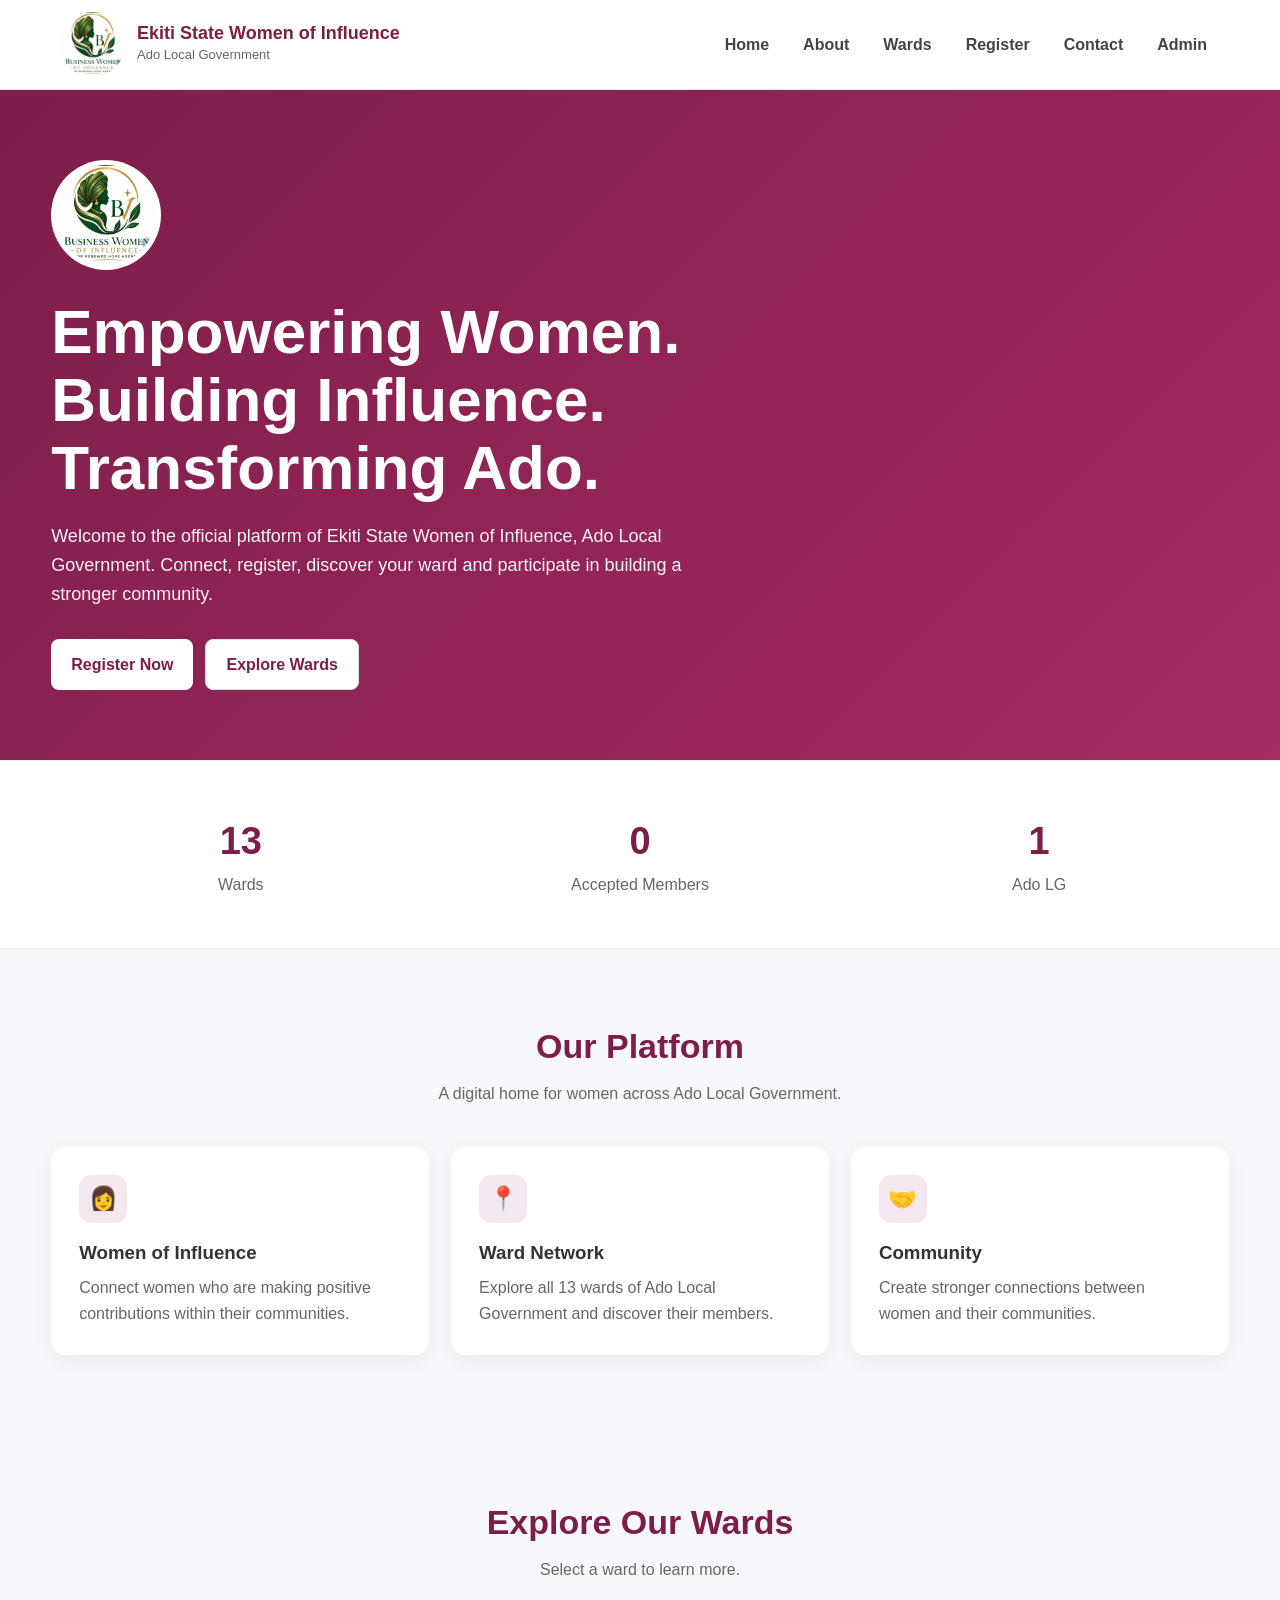
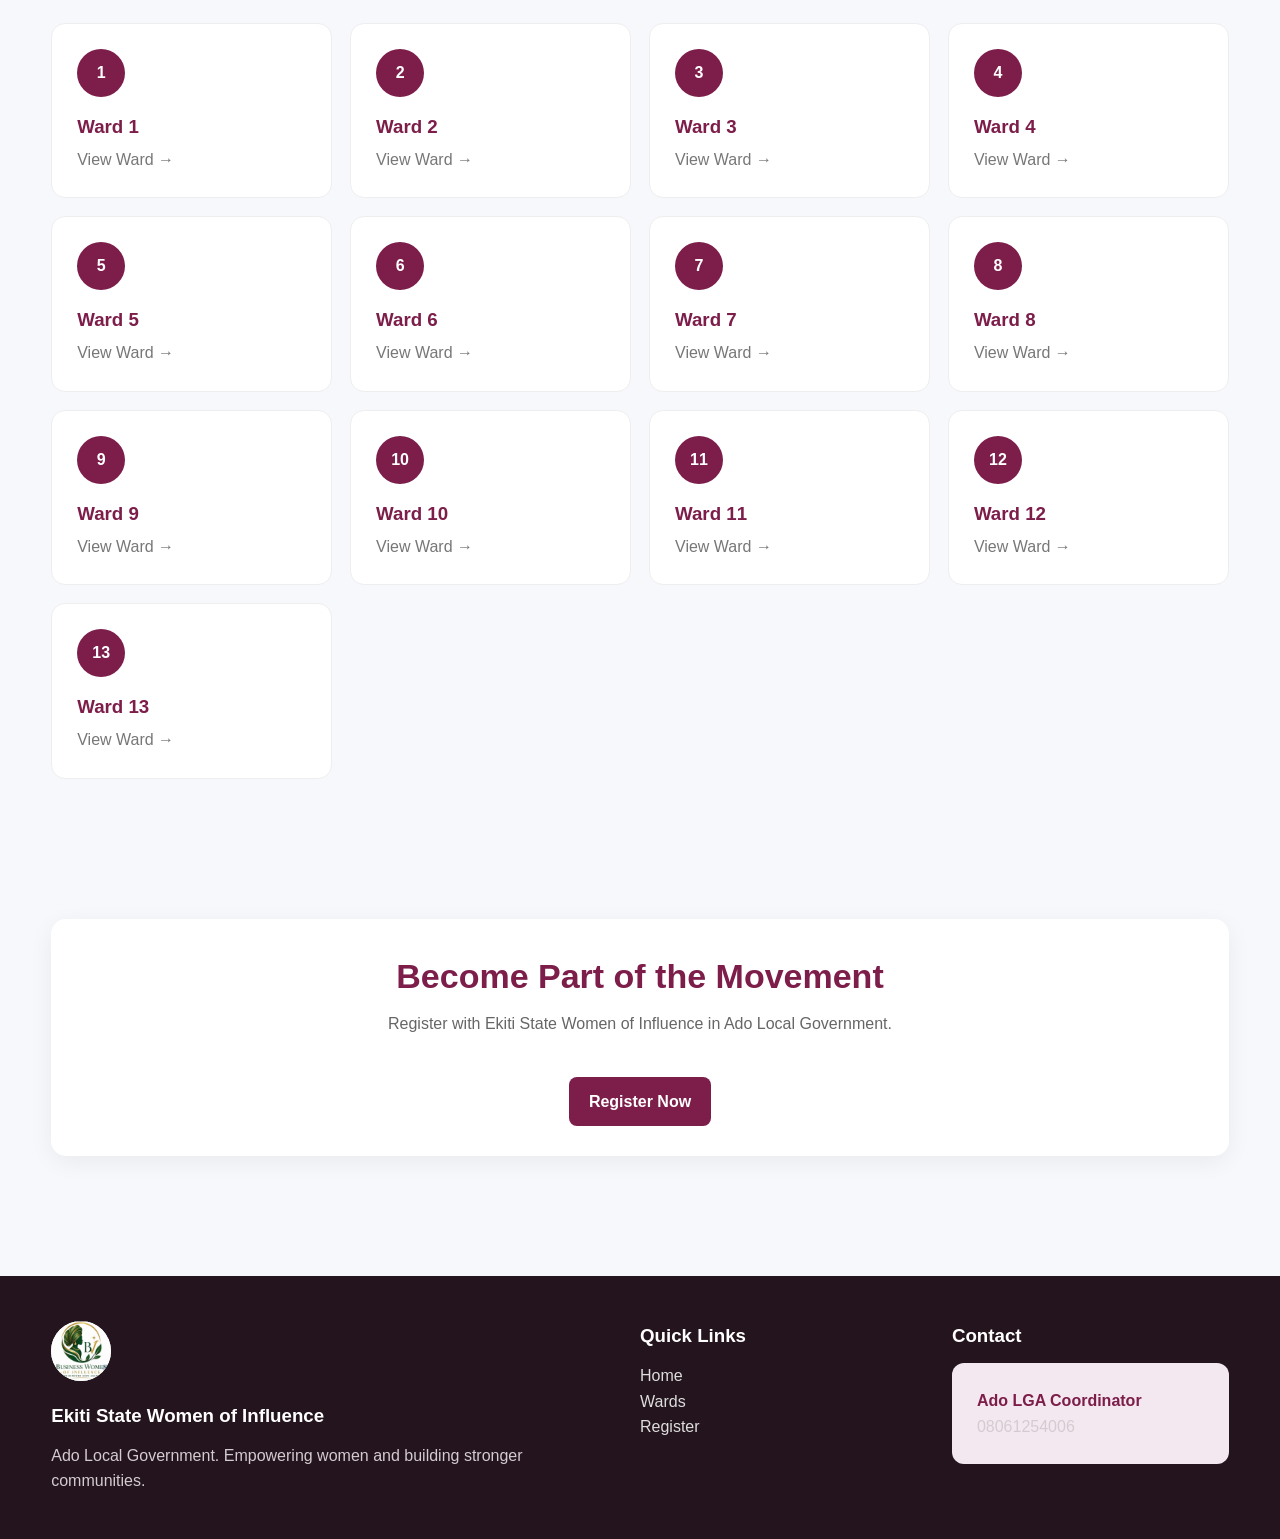
==== commit da287f07: "Update index.html" ====
--- a/index.html
+++ b/index.html
@@ -1,66 +1,171 @@
 <!DOCTYPE html>
 <html lang="en">
+
 <head>
+
     <meta charset="UTF-8">
-    <meta name="viewport" content="width=device-width, initial-scale=1.0">
-    <title>Ekiti State Women of Influence | Ado LG</title>
-    <link rel="stylesheet" href="style.css">
+
+    <meta
+        name="viewport"
+        content="width=device-width, initial-scale=1.0"
+    >
+
+    <meta
+        name="description"
+        content="Ekiti State Women of Influence - Ado Local Government"
+    >
+
+    <title>
+        Ekiti State Women of Influence | Ado LG
+    </title>
+
+    <link
+        rel="stylesheet"
+        href="style.css"
+    >
+
 </head>
 
+
 <body>
 
-<header class="header">
-
-    <a href="index.html" class="logo">
-        <span>ESWI</span>
-
-        <div>
-            <h1>Ekiti State Women of Influence</h1>
-            <p>Ado Local Government</p>
-        </div>
-    </a>
-
-    <button class="menu-btn" id="menuBtn">☰</button>
-
-    <nav id="navMenu">
-        <a href="index.html">Home</a>
-        <a href="wards.html">Wards</a>
-        <a href="register.html">Register</a>
-        <a href="admin.html">Admin</a>
-    </nav>
+
+<!-- =====================================================
+     HEADER
+====================================================== -->
+
+<header class="site-header">
+
+    <div class="header-container">
+
+        <a
+            href="index.html"
+            class="logo-area"
+        >
+
+            <img
+                src="logo.jpeg"
+                alt="Ekiti State Women of Influence Logo"
+                class="site-logo"
+            >
+
+            <div class="logo-text">
+
+                <h1>
+                    Ekiti State Women of Influence
+                </h1>
+
+                <p>
+                    Ado Local Government
+                </p>
+
+            </div>
+
+        </a>
+
+
+        <button
+            class="menu-btn"
+            id="menuBtn"
+            type="button"
+        >
+            ☰
+        </button>
+
+
+        <nav
+            class="main-nav"
+            id="navMenu"
+        >
+
+            <a href="index.html">
+                Home
+            </a>
+
+            <a href="about.html">
+                About
+            </a>
+
+            <a href="wards.html">
+                Wards
+            </a>
+
+            <a href="register.html">
+                Register
+            </a>
+
+            <a href="contact.html">
+                Contact
+            </a>
+
+            <a href="admin.html">
+                Admin
+            </a>
+
+        </nav>
+
+    </div>
 
 </header>
 
 
+<!-- =====================================================
+     HERO
+====================================================== -->
+
 <main>
 
 <section class="hero">
 
-    <div class="hero-content">
-
-        <p class="badge">
-            ADO LOCAL GOVERNMENT
-        </p>
-
-        <h2>
-            Empowering Women.<br>
-            Building Communities.
-        </h2>
-
-        <p>
-            Connecting, recognizing and empowering women
-            across the 13 wards of Ado Local Government.
-        </p>
-
-        <div class="hero-buttons">
-
-            <a href="wards.html" class="btn primary">
-                Explore Wards
-            </a>
-
-            <a href="register.html" class="btn secondary">
-                Register Now
-            </a>
+    <div class="container">
+
+        <div class="hero-content">
+
+            <img
+                src="logo.jpeg"
+                alt="Ekiti State Women of Influence Logo"
+                class="hero-logo"
+            >
+
+
+            <h2>
+                Empowering Women.
+                Building Influence.
+                Transforming Ado.
+            </h2>
+
+
+            <p>
+
+                Welcome to the official platform
+                of Ekiti State Women of Influence,
+                Ado Local Government.
+
+                Connect, register, discover your ward
+                and participate in building a stronger
+                community.
+
+            </p>
+
+
+            <div class="hero-buttons">
+
+                <a
+                    href="register.html"
+                    class="btn primary"
+                >
+                    Register Now
+                </a>
+
+
+                <a
+                    href="wards.html"
+                    class="btn secondary"
+                >
+                    Explore Wards
+                </a>
+
+            </div>
 
         </div>
 
@@ -69,155 +174,225 @@
 </section>
 
 
+<!-- =====================================================
+     STATS
+====================================================== -->
+
 <section class="stats">
 
-    <div class="stat-card">
-        <strong>13</strong>
-        <span>Wards</span>
-    </div>
-
-    <div class="stat-card">
-        <strong>1</strong>
-        <span>Local Government</span>
-    </div>
-
-    <div class="stat-card">
-        <strong id="publicMemberCount">0</strong>
-        <span>Accepted Members</span>
+    <div class="container">
+
+        <div class="stats-grid">
+
+            <div class="stat-card">
+
+                <strong>
+                    13
+                </strong>
+
+                <span>
+                    Wards
+                </span>
+
+            </div>
+
+
+            <div class="stat-card">
+
+                <strong
+                    id="publicMemberCount"
+                >
+                    0
+                </strong>
+
+                <span>
+                    Accepted Members
+                </span>
+
+            </div>
+
+
+            <div class="stat-card">
+
+                <strong>
+                    1
+                </strong>
+
+                <span>
+                    Ado LG
+                </span>
+
+            </div>
+
+        </div>
+
     </div>
 
 </section>
 
 
+<!-- =====================================================
+     ABOUT / FEATURES
+====================================================== -->
+
 <section class="section">
 
-    <div class="section-heading">
-
-        <p class="section-label">
-            EKITI STATE WOMEN OF INFLUENCE
-        </p>
-
-        <h2>
-            Women Leading Change
-        </h2>
-
-        <p>
-            Our platform connects women across Ado Local
-            Government and provides a structured system for
-            membership, ward organization and leadership.
-        </p>
-
-    </div>
-
-
-    <div class="feature-grid">
-
-        <a href="wards.html" class="feature-card">
-
-            <div class="feature-icon">🏛️</div>
-
-            <h3>
-                13 Wards
-            </h3>
+    <div class="container">
+
+        <div class="section-title">
+
+            <h2>
+                Our Platform
+            </h2>
 
             <p>
-                Explore the wards of Ado Local Government
-                and view their leadership structure.
+                A digital home for women across
+                Ado Local Government.
             </p>
 
-            <span>
-                Explore Wards →
-            </span>
-
-        </a>
-
-
-        <a href="register.html" class="feature-card">
-
-            <div class="feature-icon">📝</div>
-
-            <h3>
-                Membership
-            </h3>
+        </div>
+
+
+        <div class="features-grid">
+
+
+            <div class="feature-card">
+
+                <div class="icon">
+                    👩
+                </div>
+
+                <h3>
+                    Women of Influence
+                </h3>
+
+                <p>
+                    Connect women who are making
+                    positive contributions within
+                    their communities.
+                </p>
+
+            </div>
+
+
+            <div class="feature-card">
+
+                <div class="icon">
+                    📍
+                </div>
+
+                <h3>
+                    Ward Network
+                </h3>
+
+                <p>
+                    Explore all 13 wards of
+                    Ado Local Government and
+                    discover their members.
+                </p>
+
+            </div>
+
+
+            <div class="feature-card">
+
+                <div class="icon">
+                    🤝
+                </div>
+
+                <h3>
+                    Community
+                </h3>
+
+                <p>
+                    Create stronger connections
+                    between women and their
+                    communities.
+                </p>
+
+            </div>
+
+
+        </div>
+
+    </div>
+
+</section>
+
+
+<!-- =====================================================
+     WARDS
+====================================================== -->
+
+<section class="section">
+
+    <div class="container">
+
+        <div class="section-title">
+
+            <h2>
+                Explore Our Wards
+            </h2>
 
             <p>
-                Register to become a member and have your
-                application reviewed by the administrator.
+                Select a ward to learn more.
             </p>
 
-            <span>
-                Register →
-            </span>
-
-        </a>
-
-
-        <a href="admin.html" class="feature-card">
-
-            <div class="feature-icon">👑</div>
-
-            <h3>
-                Leadership
-            </h3>
-
-            <p>
-                Authorized administrators manage applications
-                and appoint ward executives.
-            </p>
-
-            <span>
-                Admin Panel →
-            </span>
-
-        </a>
+        </div>
+
+
+        <div
+            class="ward-grid"
+            id="wardGrid"
+        >
+
+            <!-- JavaScript creates Ward 1–13 -->
+
+        </div>
 
     </div>
 
 </section>
 
 
-<section class="contact-section">
-
-    <div class="section-heading">
-
-        <p class="section-label">
-            GET IN TOUCH
-        </p>
-
-        <h2>
-            Contact Us
-        </h2>
-
-        <p>
-            Contact the Ado Local Government Coordinator.
-        </p>
-
-    </div>
-
-
-    <div class="contact-info">
-
-        <div>
-
-            <strong>📍 Location</strong>
-
-            <p>
-                Ado Local Government,
-                Ekiti State
-            </p>
-
-        </div>
-
-
-        <div>
-
-            <strong>📞 Ado LGA Coordinator</strong>
-
-            <p>
-                <a href="tel:08061254006">
-                    08061254006
+<!-- =====================================================
+     REGISTER CTA
+====================================================== -->
+
+<section class="section">
+
+    <div class="container">
+
+        <div class="content-card">
+
+            <div class="section-title">
+
+                <h2>
+                    Become Part of the Movement
+                </h2>
+
+                <p>
+                    Register with Ekiti State Women
+                    of Influence in Ado Local Government.
+                </p>
+
+            </div>
+
+
+            <div
+                style="
+                    text-align:center;
+                "
+            >
+
+                <a
+                    href="register.html"
+                    class="btn primary"
+                >
+                    Register Now
                 </a>
-            </p>
+
+            </div>
 
         </div>
 
@@ -225,20 +400,102 @@
 
 </section>
 
+
 </main>
 
 
-<footer>
-
-    <p>
-        © 2026 Ekiti State Women of Influence —
-        Ado Local Government.
-    </p>
+<!-- =====================================================
+     FOOTER
+====================================================== -->
+
+<footer class="site-footer">
+
+    <div class="container">
+
+        <div class="footer-grid">
+
+
+            <div>
+
+                <img
+                    src="logo.jpeg"
+                    alt="Logo"
+                    class="footer-logo"
+                >
+
+                <h3>
+                    Ekiti State Women of Influence
+                </h3>
+
+                <p>
+                    Ado Local Government.
+                    Empowering women and building
+                    stronger communities.
+                </p>
+
+            </div>
+
+
+            <div>
+
+                <h3>
+                    Quick Links
+                </h3>
+
+                <p>
+                    <a href="index.html">
+                        Home
+                    </a>
+                </p>
+
+                <p>
+                    <a href="wards.html">
+                        Wards
+                    </a>
+                </p>
+
+                <p>
+                    <a href="register.html">
+                        Register
+                    </a>
+                </p>
+
+            </div>
+
+
+            <div>
+
+                <h3>
+                    Contact
+                </h3>
+
+                <div class="contact-box">
+
+                    <strong>
+                        Ado LGA Coordinator
+                    </strong>
+
+                    <p>
+                        08061254006
+                    </p>
+
+                </div>
+
+            </div>
+
+
+        </div>
+
+    </div>
 
 </footer>
 
 
-<script src="script.js"></script>
+<script
+    src="script.js"
+></script>
+
 
 </body>
+
 </html>
--- a/style.css
+++ b/style.css
@@ -1,6 +1,7 @@
-```css
-/* =========================================================
-   RESET
+/* =========================================================
+   EKITI STATE WOMEN OF INFLUENCE
+   ADO LOCAL GOVERNMENT
+   MAIN STYLESHEET
 ========================================================= */
 
 * {
@@ -16,7 +17,7 @@
 body {
     font-family: Arial, Helvetica, sans-serif;
     background: #f7f8fc;
-    color: #1f2937;
+    color: #222;
     line-height: 1.6;
 }
 
@@ -37,203 +38,254 @@
    HEADER
 ========================================================= */
 
-.header {
+.site-header {
+    background: #ffffff;
+    border-bottom: 1px solid #e5e7eb;
     position: sticky;
     top: 0;
     z-index: 1000;
-
+}
+
+.header-container {
+    max-width: 1200px;
+    margin: auto;
+    padding: 12px 20px;
     display: flex;
     align-items: center;
     justify-content: space-between;
-
-    padding: 16px 6%;
-
-    background: white;
-    border-bottom: 1px solid #e5e7eb;
-
-    box-shadow: 0 2px 12px rgba(0, 0, 0, 0.05);
-}
-
-.logo {
+    gap: 20px;
+}
+
+.logo-area {
     display: flex;
     align-items: center;
     gap: 12px;
 }
 
-.logo > span {
-    width: 48px;
-    height: 48px;
-
+.site-logo {
+    width: 65px;
+    height: 65px;
+    object-fit: contain;
+    border-radius: 50%;
+}
+
+.logo-text h1 {
+    font-size: 18px;
+    color: #7c1d4a;
+    line-height: 1.2;
+}
+
+.logo-text p {
+    font-size: 13px;
+    color: #666;
+}
+
+
+/* =========================================================
+   NAVIGATION
+========================================================= */
+
+.main-nav {
     display: flex;
     align-items: center;
-    justify-content: center;
-
-    border-radius: 12px;
-
-    background: #7c3aed;
-    color: white;
-
-    font-weight: 800;
-}
-
-.logo h1 {
-    font-size: 18px;
-    line-height: 1.2;
-    color: #111827;
-}
-
-.logo p {
-    font-size: 12px;
-    color: #6b7280;
-}
-
-
-/* =========================================================
-   NAVIGATION
-========================================================= */
-
-nav {
-    display: flex;
-    gap: 26px;
-}
-
-nav a {
-    font-size: 14px;
-    font-weight: 700;
-    color: #374151;
-
+    gap: 8px;
+}
+
+.main-nav a {
+    padding: 9px 13px;
+    border-radius: 8px;
+    font-weight: 600;
+    color: #444;
     transition: 0.2s;
 }
 
-nav a:hover {
-    color: #7c3aed;
+.main-nav a:hover {
+    background: #f3e8ef;
+    color: #7c1d4a;
 }
 
 .menu-btn {
     display: none;
-
     border: none;
-    background: transparent;
-
-    font-size: 26px;
+    background: #7c1d4a;
+    color: white;
+    padding: 9px 12px;
+    border-radius: 8px;
     cursor: pointer;
 }
 
 
 /* =========================================================
+   CONTAINER
+========================================================= */
+
+.container {
+    width: min(1200px, 92%);
+    margin: auto;
+}
+
+
+/* =========================================================
    HERO
 ========================================================= */
 
 .hero {
-    min-height: 620px;
-
+    min-height: 580px;
     display: flex;
     align-items: center;
-
-    padding: 80px 6%;
-
     background:
         linear-gradient(
             135deg,
-            #581c87,
-            #7c3aed
+            #7c1d4a,
+            #a62c62
         );
-
     color: white;
+    padding: 70px 0;
 }
 
 .hero-content {
-    max-width: 760px;
-}
-
-.badge {
-    display: inline-block;
-
-    padding: 8px 14px;
+    max-width: 720px;
+}
+
+.hero-logo {
+    width: 110px;
+    height: 110px;
+    object-fit: contain;
+    border-radius: 50%;
+    background: white;
+    padding: 5px;
     margin-bottom: 20px;
-
-    border: 1px solid rgba(255,255,255,0.4);
-    border-radius: 999px;
-
-    font-size: 12px;
-    font-weight: 800;
-    letter-spacing: 1px;
 }
 
 .hero h2 {
-    font-size: clamp(42px, 7vw, 78px);
-    line-height: 1.05;
-
-    margin-bottom: 25px;
-}
-
-.hero-content > p:not(.badge) {
-    max-width: 620px;
-
+    font-size: clamp(34px, 5vw, 62px);
+    line-height: 1.1;
+    margin-bottom: 20px;
+}
+
+.hero p {
     font-size: 18px;
-
-    color: rgba(255,255,255,0.9);
-
-    margin-bottom: 32px;
+    max-width: 650px;
+    opacity: 0.95;
+    margin-bottom: 30px;
+}
+
+.hero-buttons {
+    display: flex;
+    flex-wrap: wrap;
+    gap: 12px;
 }
 
 
 /* =========================================================
    BUTTONS
 ========================================================= */
-
-.hero-buttons {
-    display: flex;
-    gap: 14px;
-    flex-wrap: wrap;
-}
 
 .btn {
     display: inline-flex;
-
+    justify-content: center;
+    align-items: center;
+    border: none;
+    border-radius: 8px;
+    padding: 12px 20px;
+    cursor: pointer;
+    font-weight: 700;
+    transition: 0.2s;
+}
+
+.btn.primary {
+    background: #7c1d4a;
+    color: white;
+}
+
+.btn.primary:hover {
+    background: #601638;
+    transform: translateY(-1px);
+}
+
+.hero .btn.primary {
+    background: white;
+    color: #7c1d4a;
+}
+
+.btn.secondary {
+    background: #ffffff;
+    color: #7c1d4a;
+    border: 1px solid #ddd;
+}
+
+.btn.secondary:hover {
+    background: #f8f8f8;
+}
+
+
+/* =========================================================
+   SECTIONS
+========================================================= */
+
+.section {
+    padding: 70px 0;
+}
+
+.section-title {
+    text-align: center;
+    margin-bottom: 40px;
+}
+
+.section-title h2 {
+    font-size: 34px;
+    color: #7c1d4a;
+    margin-bottom: 8px;
+}
+
+.section-title p {
+    color: #666;
+}
+
+
+/* =========================================================
+   FEATURE CARDS
+========================================================= */
+
+.features-grid {
+    display: grid;
+    grid-template-columns:
+        repeat(
+            3,
+            1fr
+        );
+    gap: 22px;
+}
+
+.feature-card {
+    background: white;
+    padding: 28px;
+    border-radius: 14px;
+    box-shadow:
+        0 5px 20px
+        rgba(0, 0, 0, 0.06);
+}
+
+.feature-card .icon {
+    width: 48px;
+    height: 48px;
+    border-radius: 12px;
+    background: #f3e8ef;
+    color: #7c1d4a;
+    display: flex;
     align-items: center;
     justify-content: center;
-
-    padding: 13px 22px;
-
-    border: none;
-    border-radius: 10px;
-
-    font-weight: 800;
-
-    cursor: pointer;
-
-    transition: 0.2s;
-}
-
-.btn:hover {
-    transform: translateY(-2px);
-}
-
-.btn.primary {
-    background: #7c3aed;
-    color: white;
-}
-
-.btn.primary:hover {
-    background: #6d28d9;
-}
-
-.hero .btn.primary {
-    background: white;
-    color: #6d28d9;
-}
-
-.btn.secondary {
-    background: rgba(255,255,255,0.12);
-    color: white;
-
-    border: 1px solid rgba(255,255,255,0.4);
-}
-
-.logout-btn {
-    background: #111827;
-    color: white;
+    font-size: 23px;
+    margin-bottom: 15px;
+}
+
+.feature-card h3 {
+    color: #333;
+    margin-bottom: 8px;
+}
+
+.feature-card p {
+    color: #666;
 }
 
 
@@ -242,92 +294,35 @@
 ========================================================= */
 
 .stats {
-    width: 88%;
-    max-width: 1100px;
-
-    margin: -55px auto 70px;
-
-    position: relative;
-    z-index: 5;
-
+    background: white;
+    padding: 35px 0;
+    border-top: 1px solid #eee;
+    border-bottom: 1px solid #eee;
+}
+
+.stats-grid {
     display: grid;
-    grid-template-columns: repeat(3, 1fr);
-
-    background: white;
-
-    border-radius: 18px;
-
-    overflow: hidden;
-
-    box-shadow: 0 15px 40px rgba(0,0,0,0.08);
+    grid-template-columns:
+        repeat(
+            3,
+            1fr
+        );
+    gap: 20px;
+    text-align: center;
 }
 
 .stat-card {
-    padding: 30px;
-
-    text-align: center;
-
-    border-right: 1px solid #e5e7eb;
-}
-
-.stat-card:last-child {
-    border-right: none;
+    padding: 15px;
 }
 
 .stat-card strong {
     display: block;
-
-    font-size: 36px;
-
-    color: #7c3aed;
+    font-size: 38px;
+    color: #7c1d4a;
 }
 
 .stat-card span {
-    color: #6b7280;
-    font-size: 14px;
-}
-
-
-/* =========================================================
-   SECTIONS
-========================================================= */
-
-.section {
-    width: 88%;
-    max-width: 1150px;
-
-    margin: 0 auto 90px;
-}
-
-.section-heading {
-    max-width: 700px;
-
-    margin: 0 auto 45px;
-
-    text-align: center;
-}
-
-.section-label {
-    margin-bottom: 8px;
-
-    color: #7c3aed;
-
-    font-size: 12px;
-    font-weight: 900;
-
-    letter-spacing: 2px;
-}
-
-.section-heading h2 {
-    margin-bottom: 12px;
-
-    font-size: clamp(30px, 5vw, 46px);
-
-    color: #111827;
-}
-
-.section-heading p:last-child {
-    color: #6b7280;
+    color: #666;
 }
 
 
@@ -337,103 +332,50 @@
 
 .ward-grid {
     display: grid;
-
-    grid-template-columns: repeat(4, 1fr);
-
+    grid-template-columns:
+        repeat(
+            4,
+            1fr
+        );
     gap: 18px;
 }
 
 .ward-card {
-    padding: 26px 20px;
-
-    background: white;
-
-    border: 1px solid #e5e7eb;
-
-    border-radius: 16px;
-
-    cursor: pointer;
-
-    transition: 0.25s;
+    background: white;
+    padding: 25px;
+    border-radius: 14px;
+    border: 1px solid #eee;
+    transition: 0.2s;
 }
 
 .ward-card:hover {
-    transform: translateY(-5px);
-
-    border-color: #a78bfa;
-
-    box-shadow: 0 12px 30px rgba(0,0,0,0.08);
+    transform: translateY(-4px);
+    box-shadow:
+        0 10px 25px
+        rgba(0, 0, 0, 0.08);
+    border-color: #d9a4bb;
 }
 
 .ward-number {
-    width: 42px;
-    height: 42px;
-
+    width: 48px;
+    height: 48px;
     display: flex;
     align-items: center;
     justify-content: center;
-
+    background: #7c1d4a;
+    color: white;
+    border-radius: 50%;
+    font-weight: bold;
     margin-bottom: 15px;
-
-    border-radius: 50%;
-
-    background: #ede9fe;
-
-    color: #6d28d9;
-
-    font-weight: 900;
 }
 
 .ward-card h3 {
-    margin-bottom: 5px;
+    color: #7c1d4a;
 }
 
 .ward-card p {
-    font-size: 13px;
-    color: #6b7280;
-}
-
-
-/* =========================================================
-   WARD DETAILS
-========================================================= */
-
-.ward-details {
-    display: none;
-
-    position: relative;
-
-    padding: 40px;
-
-    background: white;
-
-    border: 1px solid #e5e7eb;
-
-    border-radius: 20px;
-
-    box-shadow: 0 12px 35px rgba(0,0,0,0.07);
-}
-
-.ward-details.active {
-    display: block;
-}
-
-.close-btn {
-    position: absolute;
-
-    top: 18px;
-    right: 18px;
-
-    width: 38px;
-    height: 38px;
-
-    border: none;
-
-    border-radius: 50%;
-
-    background: #f3f4f6;
-
-    cursor: pointer;
+    color: #777;
+    margin-top: 5px;
 }
 
 
@@ -441,28 +383,15 @@
    FORMS
 ========================================================= */
 
-#registrationForm {
-    max-width: 900px;
-
+.form-container {
+    max-width: 720px;
     margin: auto;
-
+    background: white;
     padding: 35px;
-
-    background: white;
-
-    border: 1px solid #e5e7eb;
-
-    border-radius: 20px;
-
-    box-shadow: 0 10px 35px rgba(0,0,0,0.05);
-}
-
-.form-grid {
-    display: grid;
-
-    grid-template-columns: repeat(2, 1fr);
-
-    gap: 20px;
+    border-radius: 16px;
+    box-shadow:
+        0 8px 30px
+        rgba(0, 0, 0, 0.07);
 }
 
 .form-group {
@@ -471,49 +400,119 @@
 
 .form-group label {
     display: block;
-
     margin-bottom: 7px;
-
-    font-size: 14px;
-    font-weight: 800;
-
-    color: #374151;
-}
-
-input,
-select,
-textarea {
+    font-weight: 700;
+    color: #333;
+}
+
+.form-group input,
+.form-group select,
+.form-group textarea {
     width: 100%;
-
-    padding: 13px 14px;
-
-    border: 1px solid #d1d5db;
-
-    border-radius: 9px;
-
-    background: white;
-
-    color: #111827;
-
+    padding: 12px 14px;
+    border: 1px solid #d6d9df;
+    border-radius: 8px;
     outline: none;
-}
-
-input:focus,
-select:focus,
-textarea:focus {
-    border-color: #8b5cf6;
-
+    background: white;
+}
+
+.form-group input:focus,
+.form-group select:focus,
+.form-group textarea:focus {
+    border-color: #7c1d4a;
     box-shadow:
-        0 0 0 3px rgba(139,92,246,0.12);
-}
-
-textarea {
+        0 0 0 3px
+        rgba(124, 29, 74, 0.1);
+}
+
+.form-group textarea {
+    min-height: 120px;
     resize: vertical;
 }
 
-#formMessage,
-#adminLoginMessage {
+.form-message {
     margin-top: 15px;
+    font-weight: 600;
+}
+
+
+/* =========================================================
+   PAGE HEADER
+========================================================= */
+
+.page-header {
+    background: #7c1d4a;
+    color: white;
+    padding: 65px 0;
+    text-align: center;
+}
+
+.page-header h2 {
+    font-size: 42px;
+    margin-bottom: 8px;
+}
+
+.page-header p {
+    opacity: 0.9;
+}
+
+
+/* =========================================================
+   WARD PAGE
+========================================================= */
+
+.ward-layout {
+    display: grid;
+    grid-template-columns:
+        1fr 1fr;
+    gap: 25px;
+}
+
+.content-card {
+    background: white;
+    padding: 30px;
+    border-radius: 15px;
+    box-shadow:
+        0 6px 25px
+        rgba(0, 0, 0, 0.06);
+}
+
+.content-card h3 {
+    color: #7c1d4a;
+    margin-bottom: 20px;
+}
+
+.member-list {
+    display: flex;
+    flex-direction: column;
+    gap: 10px;
+}
+
+.member-row {
+    padding: 13px 15px;
+    background: #f8f8fa;
+    border-radius: 8px;
+    border-left: 4px solid #7c1d4a;
+}
+
+.exco-public-row {
+    display: flex;
+    justify-content: space-between;
+    gap: 15px;
+    padding: 14px 0;
+    border-bottom: 1px solid #eee;
+}
+
+.exco-public-row:last-child {
+    border-bottom: none;
+}
+
+.exco-public-row strong {
+    color: #555;
+}
+
+.exco-public-row span {
+    color: #7c1d4a;
     font-weight: 700;
 }
 
@@ -522,33 +521,24 @@
    ADMIN
 ========================================================= */
 
-.admin-section {
-    width: 88%;
-    max-width: 1150px;
-
-    margin: 0 auto 100px;
-}
-
-.admin-card {
-    background: white;
-
-    border: 1px solid #e5e7eb;
-
-    border-radius: 18px;
-
-    padding: 30px;
-
-    margin-bottom: 25px;
-
-    box-shadow: 0 10px 30px rgba(0,0,0,0.05);
-}
-
-.admin-card h3 {
-    margin-bottom: 8px;
-}
-
-.admin-description {
-    color: #6b7280;
+.admin-page {
+    padding: 50px 0;
+}
+
+.admin-login {
+    max-width: 450px;
+    margin: 50px auto;
+    background: white;
+    padding: 35px;
+    border-radius: 15px;
+    box-shadow:
+        0 8px 30px
+        rgba(0, 0, 0, 0.08);
+}
+
+.admin-login h2 {
+    text-align: center;
+    color: #7c1d4a;
     margin-bottom: 25px;
 }
 
@@ -560,80 +550,72 @@
     display: block;
 }
 
-.admin-topbar {
-    display: flex;
-
+.admin-top {
+    display: flex;
     justify-content: space-between;
     align-items: center;
-
-    gap: 20px;
-
-    margin-bottom: 25px;
-}
-
-.admin-topbar h3 {
-    font-size: 25px;
-}
-
-.admin-topbar p:last-child {
-    color: #6b7280;
+    gap: 15px;
+    margin-bottom: 30px;
+}
+
+.admin-top h2 {
+    color: #7c1d4a;
 }
 
 .admin-stats {
     display: grid;
-
-    grid-template-columns: repeat(3, 1fr);
-
-    gap: 18px;
-
-    margin-bottom: 25px;
+    grid-template-columns:
+        repeat(
+            3,
+            1fr
+        );
+    gap: 20px;
+    margin-bottom: 30px;
 }
 
 .admin-stat {
     background: white;
-
     padding: 25px;
-
-    border-radius: 16px;
-
-    border: 1px solid #e5e7eb;
+    border-radius: 13px;
+    box-shadow:
+        0 5px 20px
+        rgba(0, 0, 0, 0.05);
 }
 
 .admin-stat strong {
     display: block;
-
-    font-size: 34px;
+    font-size: 35px;
+    color: #7c1d4a;
 }
 
 .admin-stat span {
-    color: #6b7280;
-}
-
-.admin-stat.pending strong {
-    color: #d97706;
-}
-
-.admin-stat.accepted strong {
-    color: #16a34a;
-}
-
-.admin-stat.declined strong {
-    color: #dc2626;
+    color: #666;
+}
+
+.admin-card {
+    background: white;
+    padding: 30px;
+    border-radius: 15px;
+    margin-bottom: 25px;
+    box-shadow:
+        0 5px 20px
+        rgba(0, 0, 0, 0.05);
 }
 
 .admin-card-heading {
     display: flex;
-
+    align-items: center;
     justify-content: space-between;
-    align-items: center;
-
     gap: 20px;
-
     margin-bottom: 25px;
 }
 
+.admin-card-heading h3 {
+    color: #7c1d4a;
+}
+
 .admin-card-heading p {
-    color: #6b7280;
+    color: #777;
     font-size: 14px;
 }
 
@@ -643,68 +625,83 @@
 ========================================================= */
 
 .registration-item {
+    border: 1px solid #e5e7eb;
+    border-radius: 12px;
     padding: 20px;
-
-    border: 1px solid #e5e7eb;
-
-    border-radius: 14px;
-
     margin-bottom: 15px;
 }
 
 .registration-header {
     display: flex;
-
     justify-content: space-between;
-
     gap: 15px;
-
     margin-bottom: 15px;
 }
 
 .registration-header h4 {
-    color: #111827;
-    font-size: 18px;
+    margin-bottom: 5px;
 }
 
 .registration-details {
     display: grid;
-
-    grid-template-columns: repeat(2, 1fr);
-
-    gap: 8px 20px;
-
-    color: #4b5563;
-
+    grid-template-columns:
+        repeat(
+            2,
+            1fr
+        );
+    gap: 8px;
+    color: #555;
     font-size: 14px;
 }
 
-.registration-details strong {
-    color: #111827;
-}
-
 .registration-message {
-    margin-top: 12px;
-
+    background: #f8f8fa;
     padding: 12px;
-
-    background: #f9fafb;
-
+    margin-top: 15px;
     border-radius: 8px;
-
-    font-size: 14px;
-}
+}
+
+.registration-actions {
+    display: flex;
+    flex-wrap: wrap;
+    gap: 8px;
+    margin-top: 18px;
+}
+
+.small-btn {
+    border: none;
+    border-radius: 7px;
+    padding: 8px 13px;
+    cursor: pointer;
+    font-weight: 700;
+}
+
+.accept-btn {
+    background: #dcfce7;
+    color: #166534;
+}
+
+.decline-btn {
+    background: #fee2e2;
+    color: #991b1b;
+}
+
+.delete-btn {
+    background: #eeeeee;
+    color: #444;
+}
+
+
+/* =========================================================
+   STATUS
+========================================================= */
 
 .status {
     display: inline-block;
-
-    padding: 5px 10px;
-
-    border-radius: 999px;
-
-    font-size: 12px;
-
-    font-weight: 800;
+    padding: 3px 8px;
+    border-radius: 20px;
+    font-size: 11px;
+    font-weight: bold;
 }
 
 .status.pending {
@@ -722,90 +719,149 @@
     color: #991b1b;
 }
 
-.registration-actions {
-    display: flex;
-
-    gap: 10px;
-
-    margin-top: 18px;
-}
-
-.small-btn {
-    border: none;
-
-    padding: 9px 14px;
-
-    border-radius: 8px;
-
-    cursor: pointer;
-
-    font-weight: 800;
-}
-
-.accept-btn {
-    background: #16a34a;
+
+/* =========================================================
+   MEMBER TABLE
+========================================================= */
+
+.member-table-wrapper {
+    width: 100%;
+    overflow-x: auto;
+}
+
+.member-table {
+    width: 100%;
+    border-collapse: collapse;
+    min-width: 650px;
+}
+
+.member-table th {
+    background: #7c1d4a;
     color: white;
-}
-
-.decline-btn {
-    background: #dc2626;
-    color: white;
-}
-
-.delete-btn {
-    background: #374151;
-    color: white;
-}
-
-
-/* =========================================================
-   EXCO
+    padding: 13px;
+    text-align: left;
+}
+
+.member-table td {
+    padding: 13px;
+    border-bottom: 1px solid #eee;
+}
+
+.member-table tr:hover {
+    background: #fafafa;
+}
+
+.ward-member-header {
+    display: flex;
+    justify-content: space-between;
+    margin-bottom: 20px;
+}
+
+.ward-member-header strong {
+    display: block;
+    color: #7c1d4a;
+    font-size: 20px;
+}
+
+.ward-member-header span {
+    color: #777;
+    font-size: 14px;
+}
+
+
+/* =========================================================
+   EXCO MANAGER
 ========================================================= */
 
 .exco-position {
     display: grid;
-
-    grid-template-columns: 240px 1fr;
-
+    grid-template-columns:
+        220px 1fr;
+    gap: 15px;
     align-items: center;
-
-    gap: 15px;
-
-    padding: 15px 0;
-
-    border-bottom: 1px solid #e5e7eb;
-}
-
-.exco-position:last-child {
-    border-bottom: none;
+    padding: 13px 0;
+    border-bottom: 1px solid #eee;
 }
 
 .exco-position label {
-    font-weight: 800;
+    font-weight: 700;
+    color: #444;
+}
+
+.exco-position select {
+    width: 100%;
+    padding: 10px;
+    border: 1px solid #d5d7dc;
+    border-radius: 8px;
 }
 
 .exco-save {
     margin-top: 20px;
 }
 
-.exco-current {
-    margin-top: 15px;
-
-    padding: 15px;
-
-    background: #f5f3ff;
-
-    border-radius: 10px;
-
-    color: #4c1d95;
+.exco-badge {
+    display: inline-block;
+    background: #f3e8ef;
+    color: #7c1d4a;
+    padding: 5px 9px;
+    border-radius: 20px;
+    font-size: 12px;
+    font-weight: 700;
+}
+
+.not-exco {
+    color: #777;
+    font-size: 13px;
 }
 
 .empty-state {
+    padding: 30px;
     text-align: center;
-
-    padding: 30px;
-
-    color: #6b7280;
+    color: #777;
+}
+
+
+/* =========================================================
+   FOOTER
+========================================================= */
+
+.site-footer {
+    background: #24141d;
+    color: white;
+    padding: 45px 0;
+    margin-top: 50px;
+}
+
+.footer-grid {
+    display: grid;
+    grid-template-columns:
+        2fr 1fr 1fr;
+    gap: 35px;
+}
+
+.footer-logo {
+    width: 60px;
+    height: 60px;
+    object-fit: contain;
+    background: white;
+    border-radius: 50%;
+    margin-bottom: 12px;
+}
+
+.site-footer h3 {
+    margin-bottom: 12px;
+}
+
+.site-footer p {
+    color: #d4cbd0;
+}
+
+.site-footer a {
+    color: #ddd;
+}
+
+.site-footer a:hover {
+    color: white;
 }
 
 
@@ -813,216 +869,153 @@
    CONTACT
 ========================================================= */
 
-.contact-section {
-    padding: 80px 6%;
-
-    background: #111827;
-
-    color: white;
-}
-
-.contact-section .section-heading h2 {
-    color: white;
-}
-
-.contact-section .section-heading p:last-child {
-    color: #d1d5db;
-}
-
-.contact-info {
-    max-width: 1000px;
-
-    margin: auto;
-
-    display: grid;
-
-    grid-template-columns: repeat(3, 1fr);
-
-    gap: 20px;
-}
-
-.contact-info > div {
+.contact-box {
+    background: #f3e8ef;
     padding: 25px;
-
-    border: 1px solid rgba(255,255,255,0.1);
-
-    border-radius: 14px;
-
-    background: rgba(255,255,255,0.04);
-}
-
-.contact-info strong {
-    display: block;
-    margin-bottom: 8px;
-}
-
-.contact-info p {
-    color: #d1d5db;
-    font-size: 14px;
-}
-
-
-/* =========================================================
-   FOOTER
-========================================================= */
-
-footer {
-    padding: 25px 6%;
-
-    text-align: center;
-
-    background: #030712;
-
-    color: #9ca3af;
-
-    font-size: 13px;
-}
-
-
-/* =========================================================
-   MOBILE
+    border-radius: 12px;
+}
+
+.contact-box strong {
+    color: #7c1d4a;
+}
+
+
+/* =========================================================
+   RESPONSIVE
 ========================================================= */
 
 @media (max-width: 900px) {
 
+    .features-grid {
+        grid-template-columns: 1fr;
+    }
+
     .ward-grid {
-        grid-template-columns: repeat(3, 1fr);
-    }
-
-    .contact-info {
+        grid-template-columns:
+            repeat(
+                3,
+                1fr
+            );
+    }
+
+    .ward-layout {
         grid-template-columns: 1fr;
     }
+
+    .footer-grid {
+        grid-template-columns: 1fr;
+    }
+
 }
 
 
 @media (max-width: 700px) {
 
-    .header {
-        padding: 14px 5%;
-    }
-
-    .logo h1 {
-        font-size: 15px;
-    }
-
-    .logo p {
-        font-size: 10px;
+    .header-container {
+        flex-wrap: wrap;
     }
 
     .menu-btn {
         display: block;
     }
 
-    nav {
+    .main-nav {
         display: none;
-
-        position: absolute;
-
-        top: 100%;
-        left: 0;
-        right: 0;
-
-        padding: 20px;
-
+        width: 100%;
         flex-direction: column;
-
-        background: white;
-
-        border-bottom: 1px solid #e5e7eb;
-
-        box-shadow: 0 10px 20px rgba(0,0,0,0.08);
-    }
-
-    nav.active {
+        align-items: stretch;
+    }
+
+    .main-nav.active {
         display: flex;
     }
 
-    nav a {
-        padding: 10px 0;
+    .main-nav a {
+        text-align: center;
     }
 
     .hero {
-        min-height: 540px;
-        padding: 60px 5%;
+        min-height: 500px;
+        padding: 50px 0;
     }
 
     .hero h2 {
-        font-size: 43px;
-    }
-
-    .stats {
-        width: 90%;
-
+        font-size: 38px;
+    }
+
+    .stats-grid {
         grid-template-columns: 1fr;
-
-        margin-top: -35px;
-    }
-
-    .stat-card {
-        border-right: none;
-        border-bottom: 1px solid #e5e7eb;
-    }
-
-    .stat-card:last-child {
-        border-bottom: none;
     }
 
     .ward-grid {
-        grid-template-columns: repeat(2, 1fr);
-    }
-
-    .form-grid {
-        grid-template-columns: 1fr;
-    }
-
-    #registrationForm {
-        padding: 24px;
+        grid-template-columns:
+            repeat(
+                2,
+                1fr
+            );
     }
 
     .admin-stats {
         grid-template-columns: 1fr;
     }
 
-    .admin-topbar,
     .admin-card-heading {
         flex-direction: column;
         align-items: stretch;
     }
 
+    .registration-details {
+        grid-template-columns: 1fr;
+    }
+
     .registration-header {
         flex-direction: column;
     }
 
-    .registration-details {
-        grid-template-columns: 1fr;
-    }
-
     .exco-position {
         grid-template-columns: 1fr;
     }
 
-    .registration-actions {
-        flex-direction: column;
-    }
-}
-
-
-@media (max-width: 420px) {
+}
+
+
+@media (max-width: 480px) {
+
+    .container {
+        width: 94%;
+    }
+
+    .site-logo {
+        width: 52px;
+        height: 52px;
+    }
+
+    .logo-text h1 {
+        font-size: 15px;
+    }
+
+    .logo-text p {
+        font-size: 11px;
+    }
+
+    .hero h2 {
+        font-size: 32px;
+    }
+
+    .hero p {
+        font-size: 16px;
+    }
 
     .ward-grid {
         grid-template-columns: 1fr;
     }
 
-    .hero h2 {
-        font-size: 36px;
-    }
-
-    .hero-buttons {
-        flex-direction: column;
-    }
-
-    .hero-buttons .btn {
-        width: 100%;
-    }
-}
-```
+    .form-container {
+        padding: 22px;
+    }
+
+    .admin-card {
+        padding: 20px;
+    }
+
+}
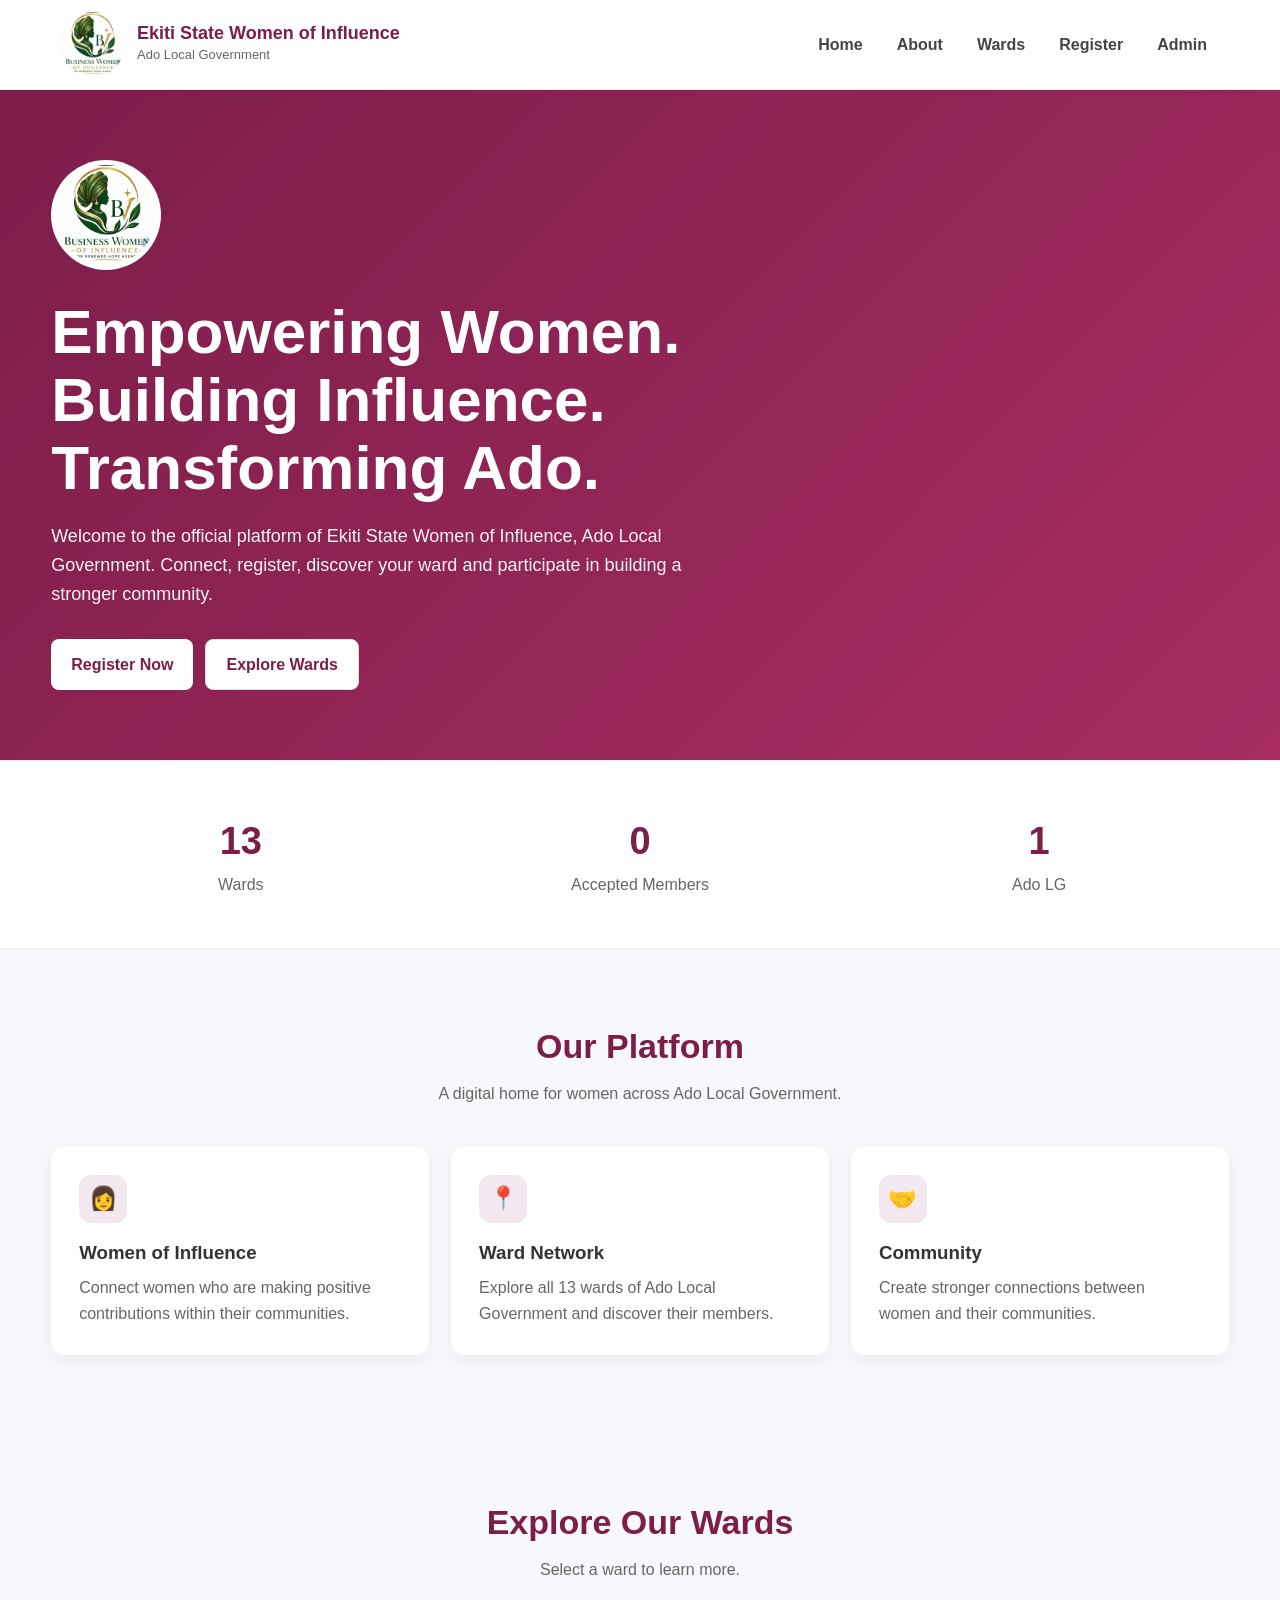
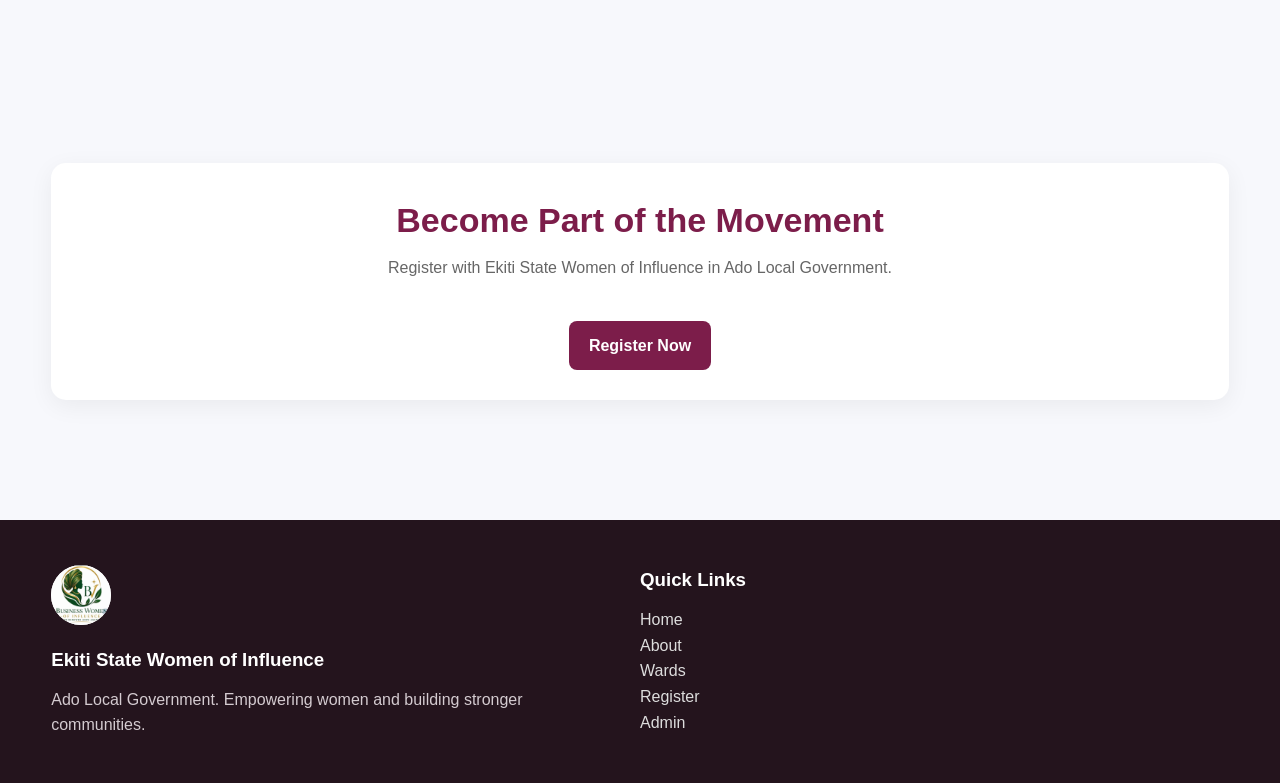
==== commit 83e54fc0: "Update index.html" ====
--- a/index.html
+++ b/index.html
@@ -68,6 +68,7 @@
             class="menu-btn"
             id="menuBtn"
             type="button"
+            aria-label="Open navigation menu"
         >
             ☰
         </button>
@@ -92,10 +93,6 @@
 
             <a href="register.html">
                 Register
-            </a>
-
-            <a href="contact.html">
-                Contact
             </a>
 
             <a href="admin.html">
@@ -449,6 +446,12 @@
                 </p>
 
                 <p>
+                    <a href="about.html">
+                        About
+                    </a>
+                </p>
+
+                <p>
                     <a href="wards.html">
                         Wards
                     </a>
@@ -460,26 +463,11 @@
                     </a>
                 </p>
 
-            </div>
-
-
-            <div>
-
-                <h3>
-                    Contact
-                </h3>
-
-                <div class="contact-box">
-
-                    <strong>
-                        Ado LGA Coordinator
-                    </strong>
-
-                    <p>
-                        08061254006
-                    </p>
-
-                </div>
+                <p>
+                    <a href="admin.html">
+                        Admin
+                    </a>
+                </p>
 
             </div>
 
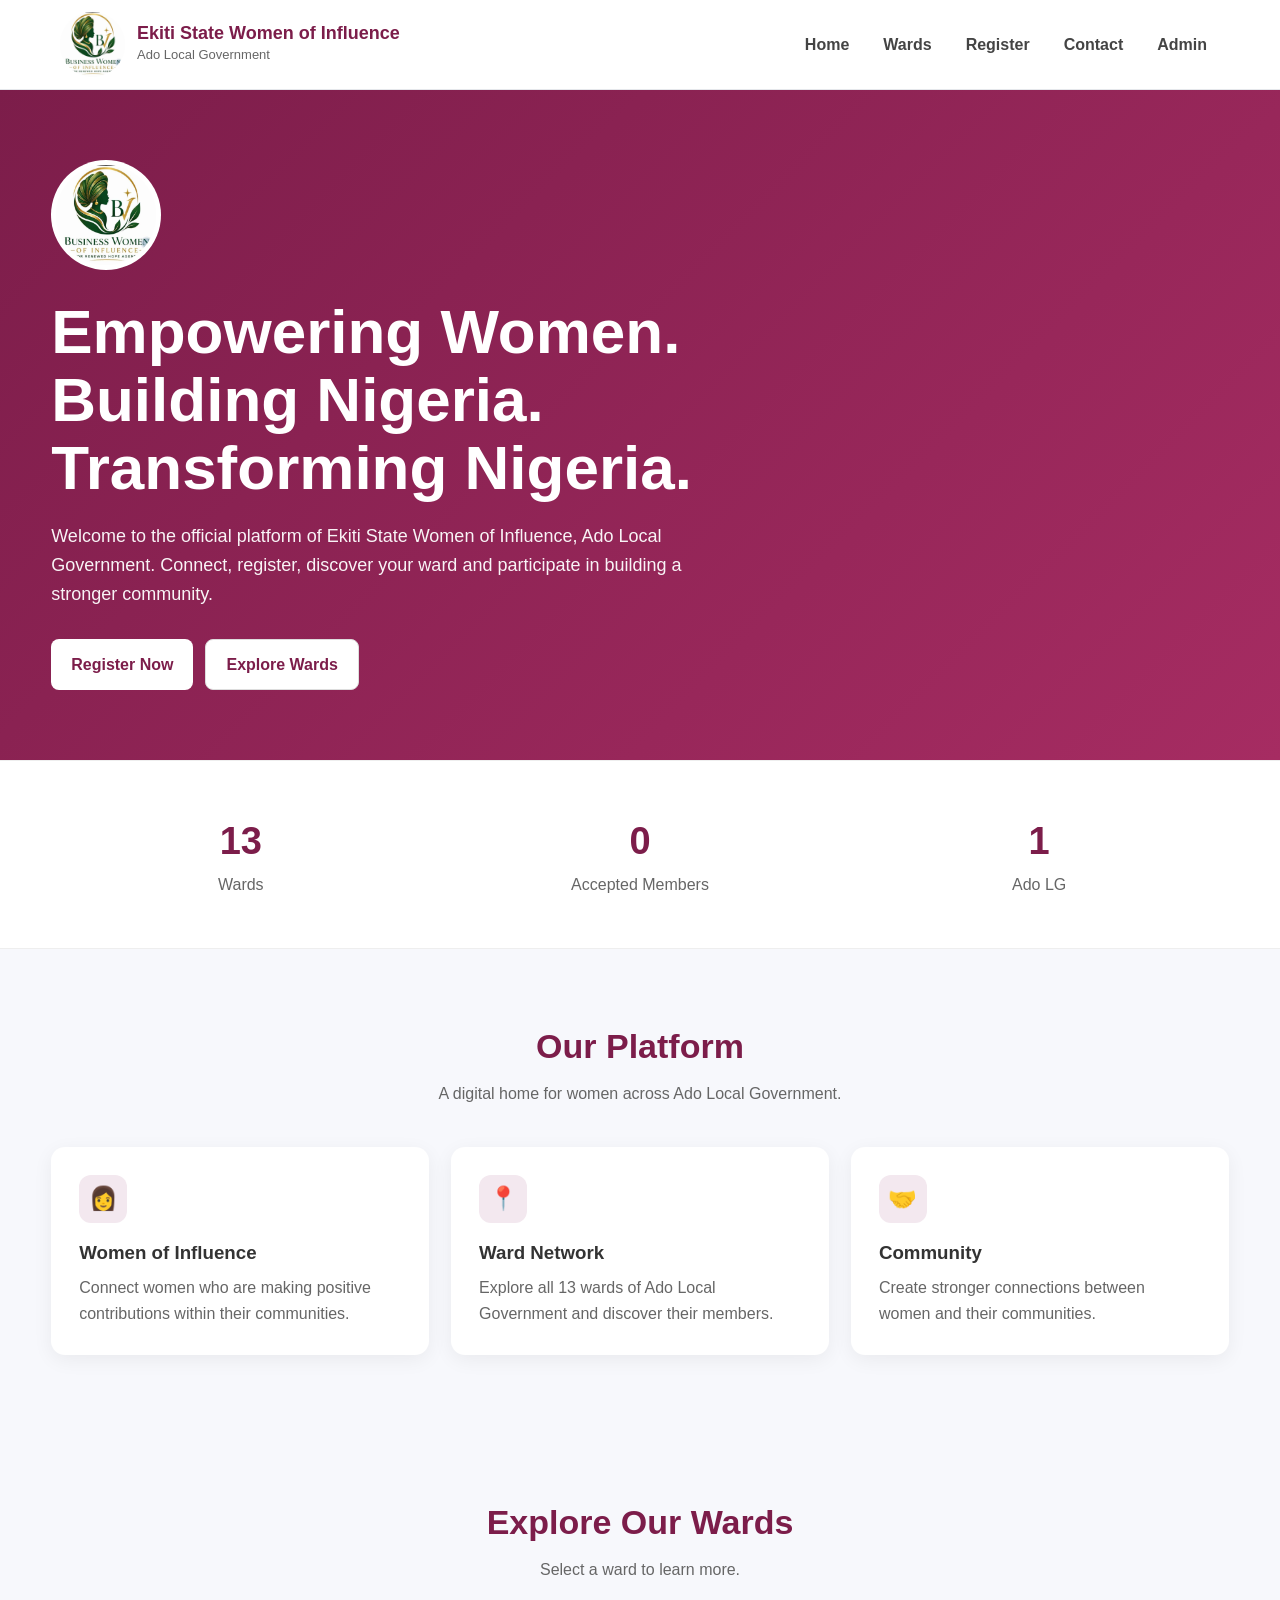
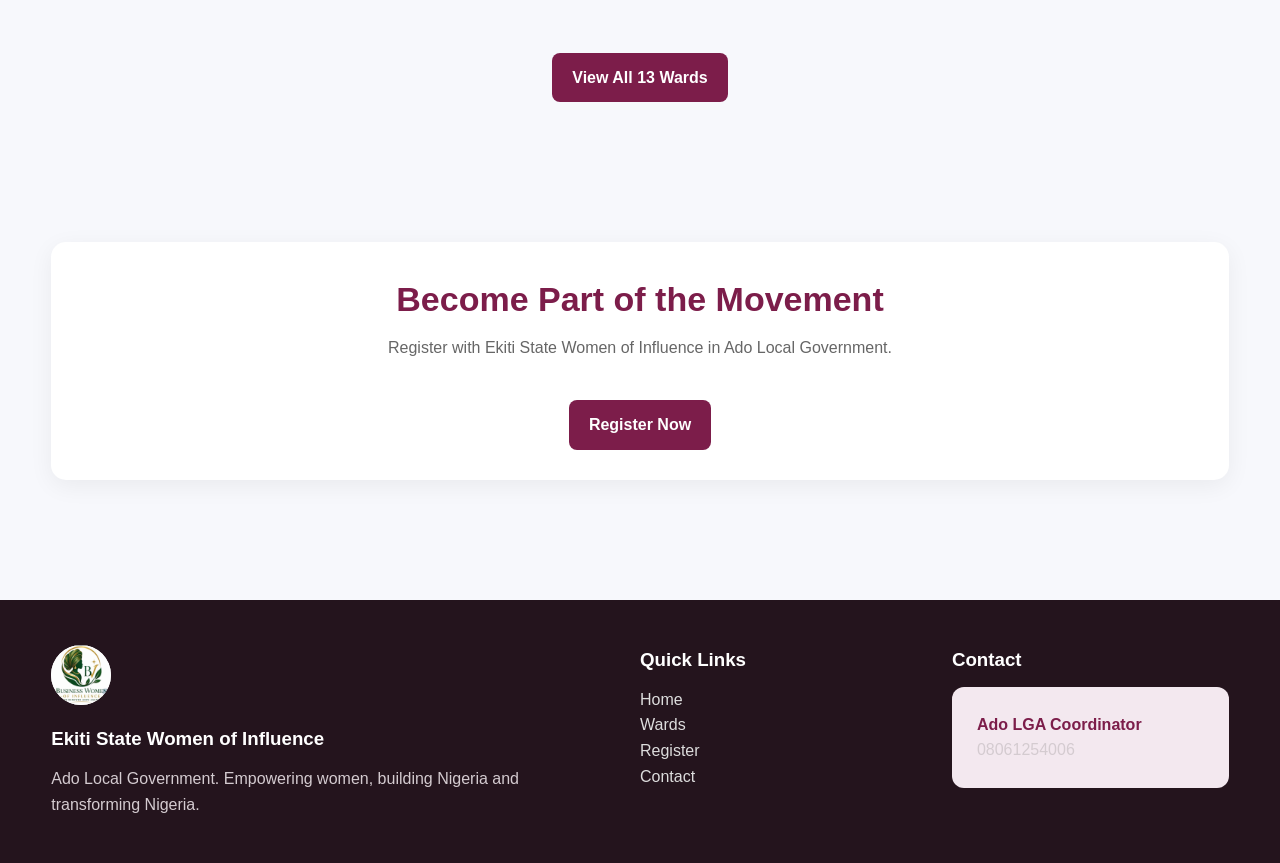
==== commit f8f1ab4f: "Update index.html" ====
--- a/index.html
+++ b/index.html
@@ -79,12 +79,11 @@
             id="navMenu"
         >
 
-            <a href="index.html">
+            <a
+                href="index.html"
+                class="active"
+            >
                 Home
-            </a>
-
-            <a href="about.html">
-                About
             </a>
 
             <a href="wards.html">
@@ -95,6 +94,10 @@
                 Register
             </a>
 
+            <a href="contact.html">
+                Contact
+            </a>
+
             <a href="admin.html">
                 Admin
             </a>
@@ -117,6 +120,9 @@
     <div class="container">
 
         <div class="hero-content">
+
+
+            <!-- LOGO -->
 
             <img
                 src="logo.jpeg"
@@ -125,12 +131,16 @@
             >
 
 
+            <!-- MAIN MESSAGE -->
+
             <h2>
-                Empowering Women.
-                Building Influence.
-                Transforming Ado.
+                Empowering Women.<br>
+                Building Nigeria.<br>
+                Transforming Nigeria.
             </h2>
 
+
+            <!-- DESCRIPTION -->
 
             <p>
 
@@ -144,6 +154,8 @@
 
             </p>
 
+
+            <!-- BUTTONS -->
 
             <div class="hero-buttons">
 
@@ -164,6 +176,7 @@
 
             </div>
 
+
         </div>
 
     </div>
@@ -180,6 +193,9 @@
     <div class="container">
 
         <div class="stats-grid">
+
+
+            <!-- WARDS -->
 
             <div class="stat-card">
 
@@ -193,6 +209,8 @@
 
             </div>
 
+
+            <!-- MEMBERS -->
 
             <div class="stat-card">
 
@@ -209,6 +227,8 @@
             </div>
 
 
+            <!-- LOCAL GOVERNMENT -->
+
             <div class="stat-card">
 
                 <strong>
@@ -221,6 +241,7 @@
 
             </div>
 
+
         </div>
 
     </div>
@@ -229,12 +250,13 @@
 
 
 <!-- =====================================================
-     ABOUT / FEATURES
+     PLATFORM FEATURES
 ====================================================== -->
 
 <section class="section">
 
     <div class="container">
+
 
         <div class="section-title">
 
@@ -253,6 +275,8 @@
         <div class="features-grid">
 
 
+            <!-- FEATURE 1 -->
+
             <div class="feature-card">
 
                 <div class="icon">
@@ -264,13 +288,17 @@
                 </h3>
 
                 <p>
+
                     Connect women who are making
                     positive contributions within
                     their communities.
-                </p>
-
-            </div>
-
+
+                </p>
+
+            </div>
+
+
+            <!-- FEATURE 2 -->
 
             <div class="feature-card">
 
@@ -283,13 +311,17 @@
                 </h3>
 
                 <p>
+
                     Explore all 13 wards of
                     Ado Local Government and
                     discover their members.
-                </p>
-
-            </div>
-
+
+                </p>
+
+            </div>
+
+
+            <!-- FEATURE 3 -->
 
             <div class="feature-card">
 
@@ -302,9 +334,11 @@
                 </h3>
 
                 <p>
+
                     Create stronger connections
                     between women and their
                     communities.
+
                 </p>
 
             </div>
@@ -324,6 +358,7 @@
 <section class="section">
 
     <div class="container">
+
 
         <div class="section-title">
 
@@ -337,15 +372,40 @@
 
         </div>
 
+
+        <!--
+
+            JavaScript will create
+            Ward 1 - Ward 13 here.
+
+        -->
 
         <div
             class="ward-grid"
             id="wardGrid"
         >
 
-            <!-- JavaScript creates Ward 1–13 -->
-
-        </div>
+        </div>
+
+
+        <!-- VIEW ALL WARDS -->
+
+        <div
+            style="
+                text-align:center;
+                margin-top:30px;
+            "
+        >
+
+            <a
+                href="wards.html"
+                class="btn primary"
+            >
+                View All 13 Wards
+            </a>
+
+        </div>
+
 
     </div>
 
@@ -360,7 +420,9 @@
 
     <div class="container">
 
+
         <div class="content-card">
+
 
             <div class="section-title">
 
@@ -369,8 +431,10 @@
                 </h2>
 
                 <p>
+
                     Register with Ekiti State Women
                     of Influence in Ado Local Government.
+
                 </p>
 
             </div>
@@ -391,6 +455,7 @@
 
             </div>
 
+
         </div>
 
     </div>
@@ -411,12 +476,14 @@
 
         <div class="footer-grid">
 
+
+            <!-- FOOTER ABOUT -->
 
             <div>
 
                 <img
                     src="logo.jpeg"
-                    alt="Logo"
+                    alt="Ekiti State Women of Influence Logo"
                     class="footer-logo"
                 >
 
@@ -425,13 +492,19 @@
                 </h3>
 
                 <p>
+
                     Ado Local Government.
-                    Empowering women and building
-                    stronger communities.
-                </p>
-
-            </div>
-
+
+                    Empowering women,
+                    building Nigeria and
+                    transforming Nigeria.
+
+                </p>
+
+            </div>
+
+
+            <!-- QUICK LINKS -->
 
             <div>
 
@@ -439,35 +512,68 @@
                     Quick Links
                 </h3>
 
-                <p>
+
+                <p>
+
                     <a href="index.html">
                         Home
                     </a>
-                </p>
-
-                <p>
-                    <a href="about.html">
-                        About
-                    </a>
-                </p>
-
-                <p>
+
+                </p>
+
+
+                <p>
+
                     <a href="wards.html">
                         Wards
                     </a>
-                </p>
-
-                <p>
+
+                </p>
+
+
+                <p>
+
                     <a href="register.html">
                         Register
                     </a>
-                </p>
-
-                <p>
-                    <a href="admin.html">
-                        Admin
+
+                </p>
+
+
+                <p>
+
+                    <a href="contact.html">
+                        Contact
                     </a>
-                </p>
+
+                </p>
+
+
+            </div>
+
+
+            <!-- CONTACT -->
+
+            <div>
+
+                <h3>
+                    Contact
+                </h3>
+
+
+                <div class="contact-box">
+
+                    <strong>
+                        Ado LGA Coordinator
+                    </strong>
+
+
+                    <p>
+                        08061254006
+                    </p>
+
+                </div>
+
 
             </div>
 
@@ -478,6 +584,10 @@
 
 </footer>
 
+
+<!-- =====================================================
+     JAVASCRIPT
+====================================================== -->
 
 <script
     src="script.js"
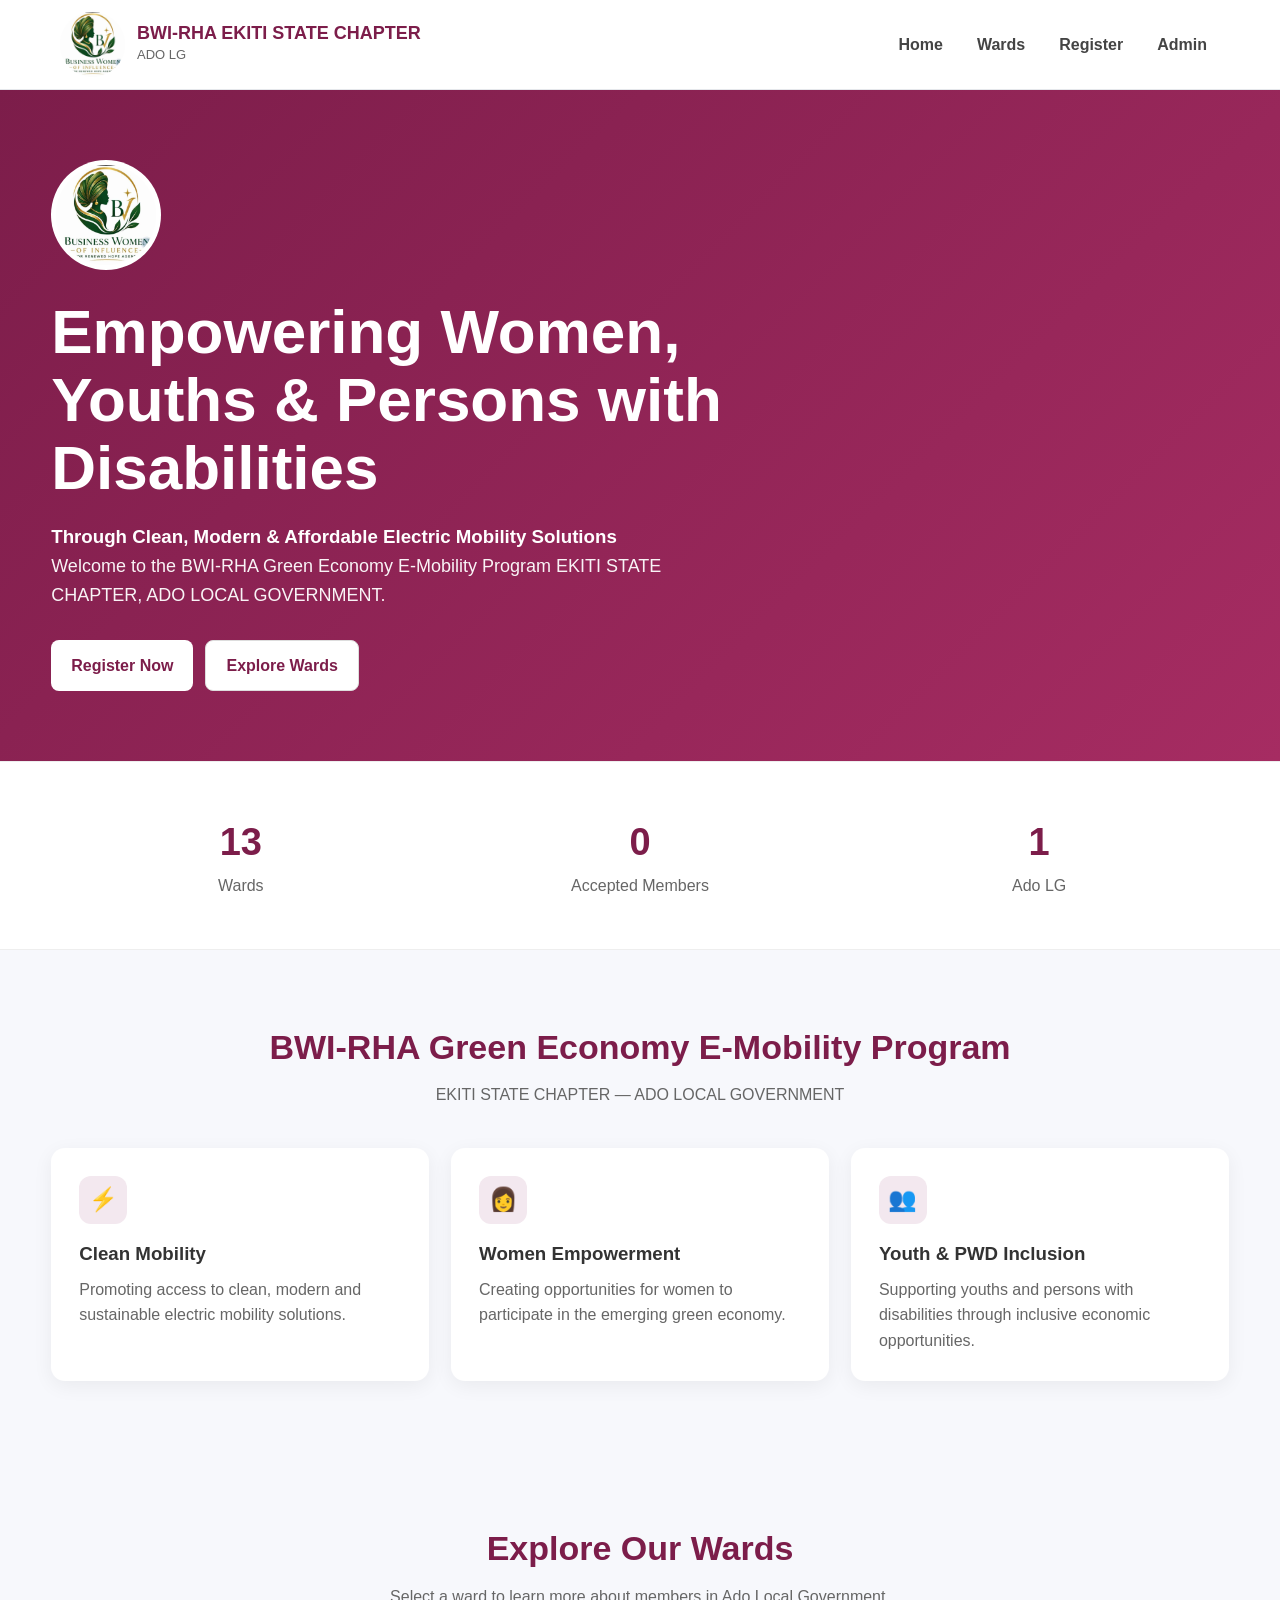
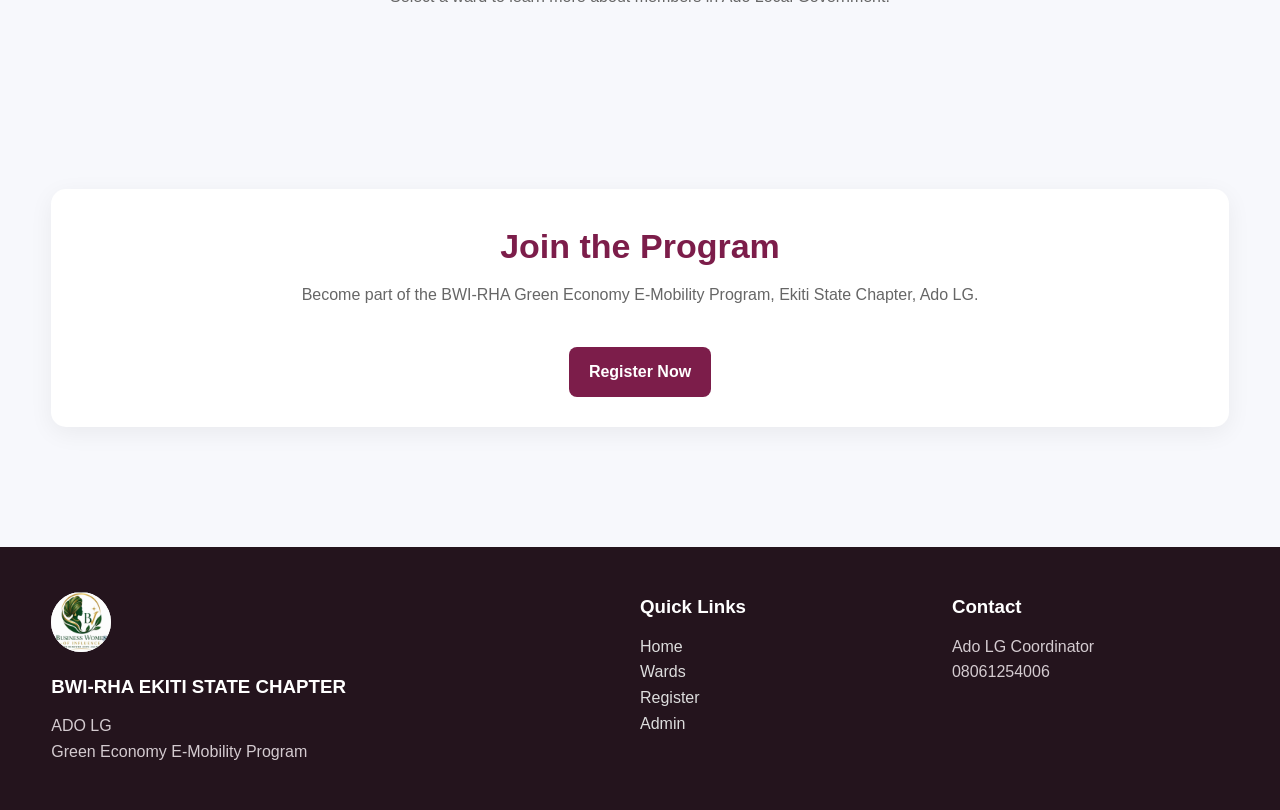
==== commit 798df3ea: "Update index.html" ====
--- a/index.html
+++ b/index.html
@@ -1,3 +1,4 @@
+
 <!DOCTYPE html>
 <html lang="en">
 
@@ -12,11 +13,11 @@
 
     <meta
         name="description"
-        content="Ekiti State Women of Influence - Ado Local Government"
+        content="BWI-RHA Green Economy E-Mobility Program, Ekiti State Chapter, Ado Local Government"
     >
 
     <title>
-        Ekiti State Women of Influence | Ado LG
+        BWI-RHA EKITI STATE CHAPTER | ADO LG
     </title>
 
     <link
@@ -29,11 +30,6 @@
 
 <body>
 
-
-<!-- =====================================================
-     HEADER
-====================================================== -->
-
 <header class="site-header">
 
     <div class="header-container">
@@ -45,18 +41,18 @@
 
             <img
                 src="logo.jpeg"
-                alt="Ekiti State Women of Influence Logo"
+                alt="BWI-RHA Ekiti State Chapter Logo"
                 class="site-logo"
             >
 
             <div class="logo-text">
 
                 <h1>
-                    Ekiti State Women of Influence
+                    BWI-RHA EKITI STATE CHAPTER
                 </h1>
 
                 <p>
-                    Ado Local Government
+                    ADO LG
                 </p>
 
             </div>
@@ -68,7 +64,6 @@
             class="menu-btn"
             id="menuBtn"
             type="button"
-            aria-label="Open navigation menu"
         >
             ☰
         </button>
@@ -94,10 +89,6 @@
                 Register
             </a>
 
-            <a href="contact.html">
-                Contact
-            </a>
-
             <a href="admin.html">
                 Admin
             </a>
@@ -109,53 +100,46 @@
 </header>
 
 
+<main>
+
+
 <!-- =====================================================
      HERO
 ====================================================== -->
 
-<main>
-
 <section class="hero">
 
     <div class="container">
 
         <div class="hero-content">
-
-
-            <!-- LOGO -->
 
             <img
                 src="logo.jpeg"
-                alt="Ekiti State Women of Influence Logo"
+                alt="BWI-RHA Logo"
                 class="hero-logo"
             >
 
 
-            <!-- MAIN MESSAGE -->
-
             <h2>
-                Empowering Women.<br>
-                Building Nigeria.<br>
-                Transforming Nigeria.
+                Empowering Women,
+                Youths & Persons with Disabilities
             </h2>
 
 
-            <!-- DESCRIPTION -->
+            <h3>
+                Through Clean, Modern & Affordable
+                Electric Mobility Solutions
+            </h3>
+
 
             <p>
 
-                Welcome to the official platform
-                of Ekiti State Women of Influence,
-                Ado Local Government.
-
-                Connect, register, discover your ward
-                and participate in building a stronger
-                community.
+                Welcome to the BWI-RHA Green Economy
+                E-Mobility Program EKITI STATE CHAPTER,
+                ADO LOCAL GOVERNMENT.
 
             </p>
 
-
-            <!-- BUTTONS -->
 
             <div class="hero-buttons">
 
@@ -176,7 +160,6 @@
 
             </div>
 
-
         </div>
 
     </div>
@@ -194,8 +177,6 @@
 
         <div class="stats-grid">
 
-
-            <!-- WARDS -->
 
             <div class="stat-card">
 
@@ -209,8 +190,6 @@
 
             </div>
 
-
-            <!-- MEMBERS -->
 
             <div class="stat-card">
 
@@ -227,8 +206,6 @@
             </div>
 
 
-            <!-- LOCAL GOVERNMENT -->
-
             <div class="stat-card">
 
                 <strong>
@@ -250,23 +227,21 @@
 
 
 <!-- =====================================================
-     PLATFORM FEATURES
+     PROGRAM
 ====================================================== -->
 
 <section class="section">
 
     <div class="container">
 
-
         <div class="section-title">
 
             <h2>
-                Our Platform
+                BWI-RHA Green Economy E-Mobility Program
             </h2>
 
             <p>
-                A digital home for women across
-                Ado Local Government.
+                EKITI STATE CHAPTER — ADO LOCAL GOVERNMENT
             </p>
 
         </div>
@@ -275,7 +250,24 @@
         <div class="features-grid">
 
 
-            <!-- FEATURE 1 -->
+            <div class="feature-card">
+
+                <div class="icon">
+                    ⚡
+                </div>
+
+                <h3>
+                    Clean Mobility
+                </h3>
+
+                <p>
+                    Promoting access to clean,
+                    modern and sustainable electric
+                    mobility solutions.
+                </p>
+
+            </div>
+
 
             <div class="feature-card">
 
@@ -284,61 +276,32 @@
                 </div>
 
                 <h3>
-                    Women of Influence
-                </h3>
-
-                <p>
-
-                    Connect women who are making
-                    positive contributions within
-                    their communities.
-
-                </p>
-
-            </div>
-
-
-            <!-- FEATURE 2 -->
+                    Women Empowerment
+                </h3>
+
+                <p>
+                    Creating opportunities for women
+                    to participate in the emerging
+                    green economy.
+                </p>
+
+            </div>
+
 
             <div class="feature-card">
 
                 <div class="icon">
-                    📍
+                    👥
                 </div>
 
                 <h3>
-                    Ward Network
-                </h3>
-
-                <p>
-
-                    Explore all 13 wards of
-                    Ado Local Government and
-                    discover their members.
-
-                </p>
-
-            </div>
-
-
-            <!-- FEATURE 3 -->
-
-            <div class="feature-card">
-
-                <div class="icon">
-                    🤝
-                </div>
-
-                <h3>
-                    Community
-                </h3>
-
-                <p>
-
-                    Create stronger connections
-                    between women and their
-                    communities.
-
+                    Youth & PWD Inclusion
+                </h3>
+
+                <p>
+                    Supporting youths and persons with
+                    disabilities through inclusive
+                    economic opportunities.
                 </p>
 
             </div>
@@ -358,7 +321,6 @@
 <section class="section">
 
     <div class="container">
-
 
         <div class="section-title">
 
@@ -367,45 +329,21 @@
             </h2>
 
             <p>
-                Select a ward to learn more.
+                Select a ward to learn more about
+                members in Ado Local Government.
             </p>
 
         </div>
 
-
-        <!--
-
-            JavaScript will create
-            Ward 1 - Ward 13 here.
-
-        -->
 
         <div
             class="ward-grid"
             id="wardGrid"
         >
 
-        </div>
-
-
-        <!-- VIEW ALL WARDS -->
-
-        <div
-            style="
-                text-align:center;
-                margin-top:30px;
-            "
-        >
-
-            <a
-                href="wards.html"
-                class="btn primary"
-            >
-                View All 13 Wards
-            </a>
-
-        </div>
-
+            <!-- Ward 1–13 generated by JavaScript -->
+
+        </div>
 
     </div>
 
@@ -413,38 +351,31 @@
 
 
 <!-- =====================================================
-     REGISTER CTA
+     REGISTRATION CTA
 ====================================================== -->
 
 <section class="section">
 
     <div class="container">
 
-
         <div class="content-card">
 
-
             <div class="section-title">
 
                 <h2>
-                    Become Part of the Movement
+                    Join the Program
                 </h2>
 
                 <p>
-
-                    Register with Ekiti State Women
-                    of Influence in Ado Local Government.
-
-                </p>
-
-            </div>
-
-
-            <div
-                style="
-                    text-align:center;
-                "
-            >
+                    Become part of the BWI-RHA Green
+                    Economy E-Mobility Program,
+                    Ekiti State Chapter, Ado LG.
+                </p>
+
+            </div>
+
+
+            <div style="text-align:center;">
 
                 <a
                     href="register.html"
@@ -455,7 +386,6 @@
 
             </div>
 
-
         </div>
 
     </div>
@@ -476,35 +406,29 @@
 
         <div class="footer-grid">
 
-
-            <!-- FOOTER ABOUT -->
 
             <div>
 
                 <img
                     src="logo.jpeg"
-                    alt="Ekiti State Women of Influence Logo"
+                    alt="BWI-RHA Logo"
                     class="footer-logo"
                 >
 
                 <h3>
-                    Ekiti State Women of Influence
-                </h3>
-
-                <p>
-
-                    Ado Local Government.
-
-                    Empowering women,
-                    building Nigeria and
-                    transforming Nigeria.
-
-                </p>
-
-            </div>
-
-
-            <!-- QUICK LINKS -->
+                    BWI-RHA EKITI STATE CHAPTER
+                </h3>
+
+                <p>
+                    ADO LG
+                </p>
+
+                <p>
+                    Green Economy E-Mobility Program
+                </p>
+
+            </div>
+
 
             <div>
 
@@ -512,47 +436,32 @@
                     Quick Links
                 </h3>
 
-
-                <p>
-
+                <p>
                     <a href="index.html">
                         Home
                     </a>
-
-                </p>
-
-
-                <p>
-
+                </p>
+
+                <p>
                     <a href="wards.html">
                         Wards
                     </a>
-
-                </p>
-
-
-                <p>
-
+                </p>
+
+                <p>
                     <a href="register.html">
                         Register
                     </a>
-
-                </p>
-
-
-                <p>
-
-                    <a href="contact.html">
-                        Contact
+                </p>
+
+                <p>
+                    <a href="admin.html">
+                        Admin
                     </a>
-
-                </p>
-
-
-            </div>
-
-
-            <!-- CONTACT -->
+                </p>
+
+            </div>
+
 
             <div>
 
@@ -560,20 +469,13 @@
                     Contact
                 </h3>
 
-
-                <div class="contact-box">
-
-                    <strong>
-                        Ado LGA Coordinator
-                    </strong>
-
-
-                    <p>
-                        08061254006
-                    </p>
-
-                </div>
-
+                <p>
+                    Ado LG Coordinator
+                </p>
+
+                <p>
+                    08061254006
+                </p>
 
             </div>
 
@@ -585,14 +487,7 @@
 </footer>
 
 
-<!-- =====================================================
-     JAVASCRIPT
-====================================================== -->
-
-<script
-    src="script.js"
-></script>
-
+<script src="script.js"></script>
 
 </body>
 
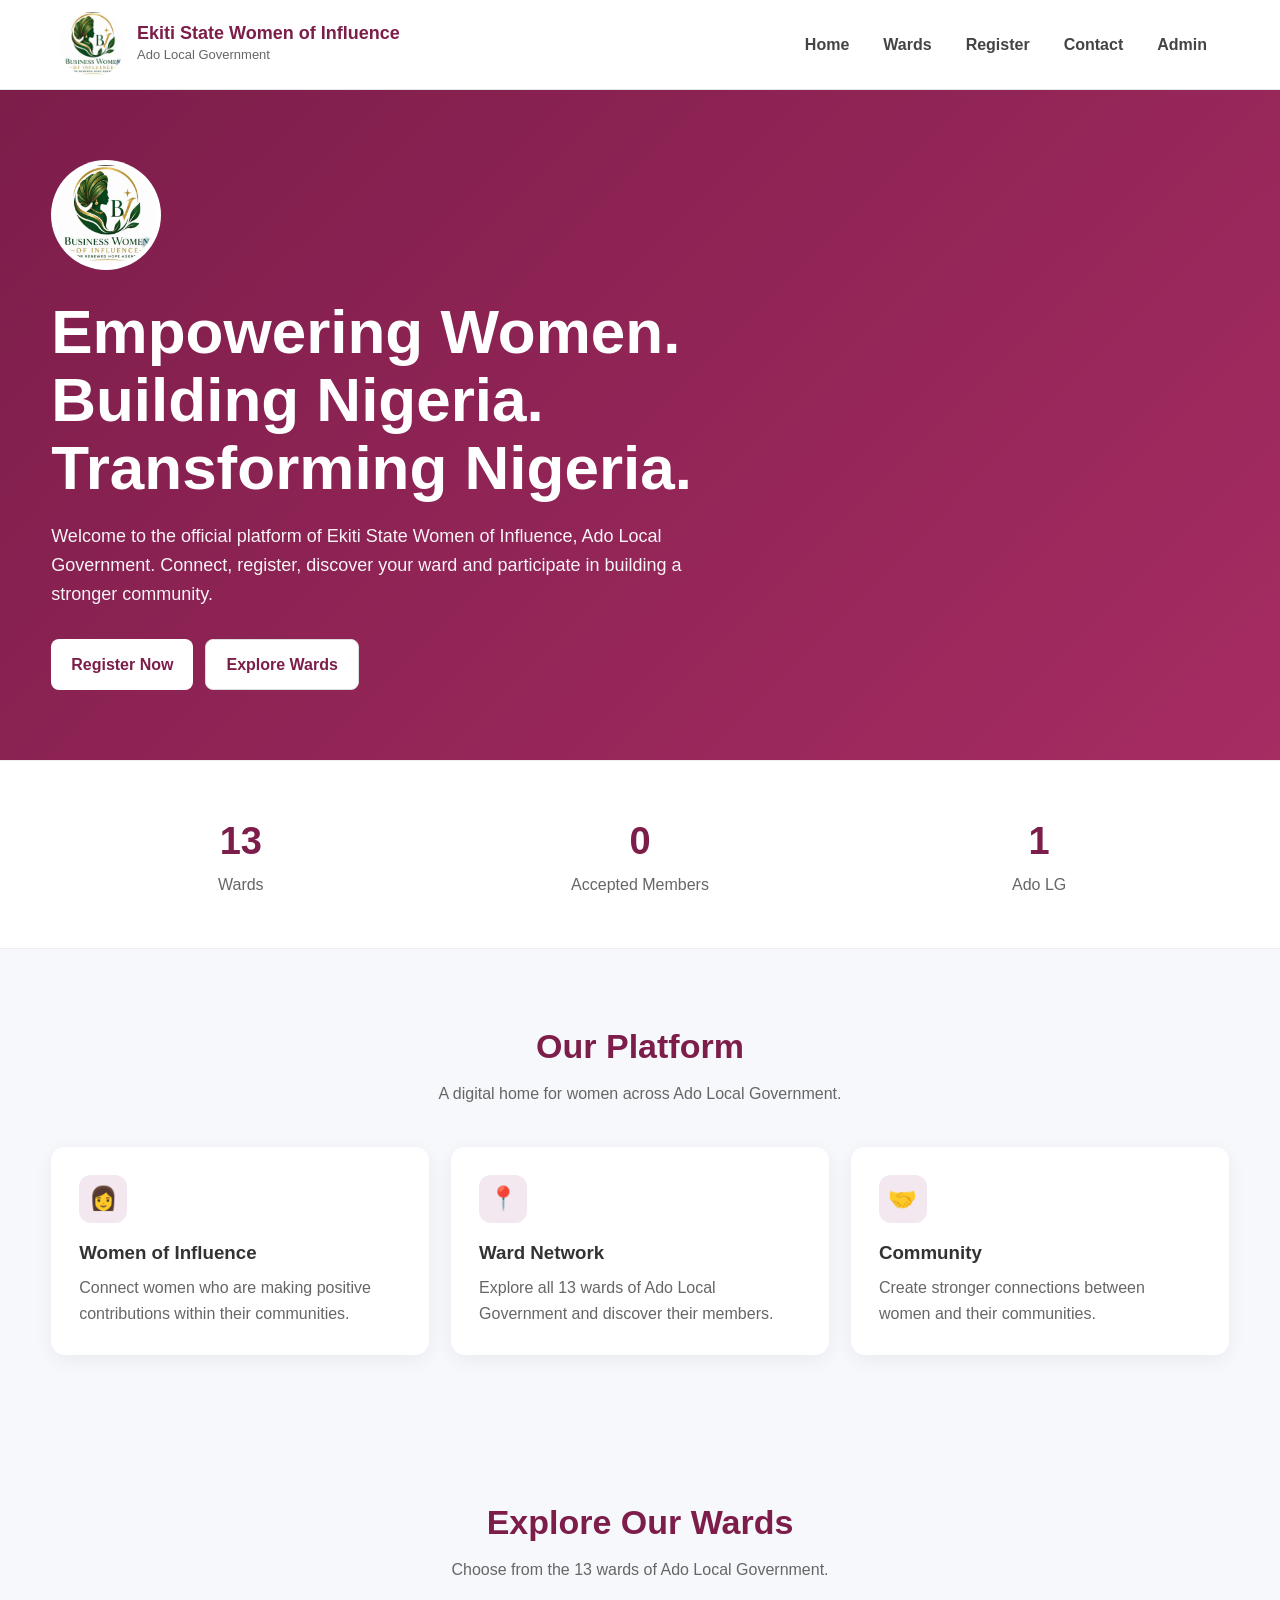
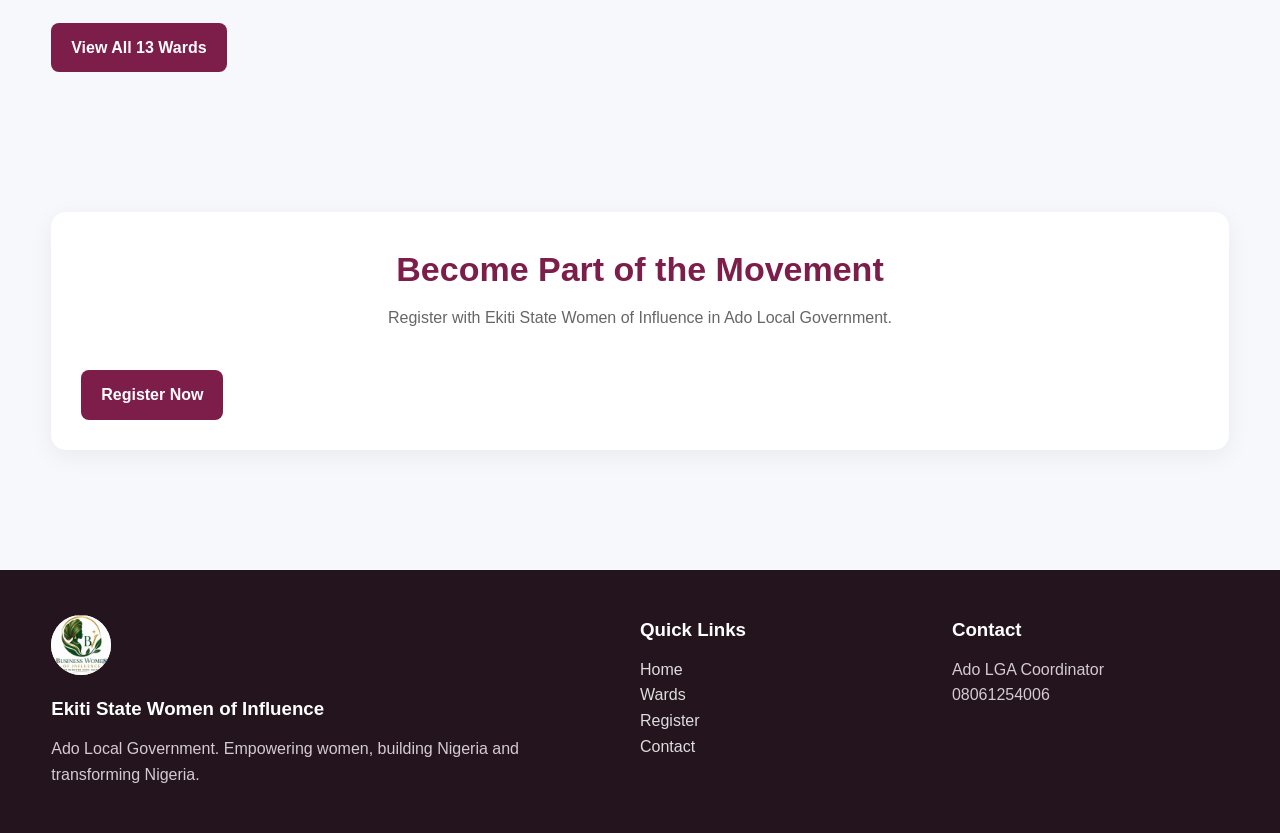
==== commit 1fb6247a: "Update index.html" ====
--- a/index.html
+++ b/index.html
@@ -1,9 +1,7 @@
-
 <!DOCTYPE html>
 <html lang="en">
 
 <head>
-
     <meta charset="UTF-8">
 
     <meta
@@ -13,20 +11,18 @@
 
     <meta
         name="description"
-        content="BWI-RHA Green Economy E-Mobility Program, Ekiti State Chapter, Ado Local Government"
+        content="Ekiti State Women of Influence - Ado Local Government"
     >
 
     <title>
-        BWI-RHA EKITI STATE CHAPTER | ADO LG
+        Ekiti State Women of Influence | Ado LG
     </title>
 
     <link
         rel="stylesheet"
         href="style.css"
     >
-
 </head>
-
 
 <body>
 
@@ -41,33 +37,25 @@
 
             <img
                 src="logo.jpeg"
-                alt="BWI-RHA Ekiti State Chapter Logo"
+                alt="Ekiti State Women of Influence Logo"
                 class="site-logo"
             >
 
             <div class="logo-text">
-
-                <h1>
-                    BWI-RHA EKITI STATE CHAPTER
-                </h1>
-
-                <p>
-                    ADO LG
-                </p>
-
+                <h1>Ekiti State Women of Influence</h1>
+                <p>Ado Local Government</p>
             </div>
 
         </a>
-
 
         <button
             class="menu-btn"
             id="menuBtn"
             type="button"
+            aria-label="Open navigation"
         >
             ☰
         </button>
-
 
         <nav
             class="main-nav"
@@ -89,6 +77,10 @@
                 Register
             </a>
 
+            <a href="contact.html">
+                Contact
+            </a>
+
             <a href="admin.html">
                 Admin
             </a>
@@ -102,11 +94,6 @@
 
 <main>
 
-
-<!-- =====================================================
-     HERO
-====================================================== -->
-
 <section class="hero">
 
     <div class="container">
@@ -115,31 +102,25 @@
 
             <img
                 src="logo.jpeg"
-                alt="BWI-RHA Logo"
+                alt="Ekiti State Women of Influence Logo"
                 class="hero-logo"
             >
 
-
             <h2>
-                Empowering Women,
-                Youths & Persons with Disabilities
+                Empowering Women.<br>
+                Building Nigeria.<br>
+                Transforming Nigeria.
             </h2>
 
-
-            <h3>
-                Through Clean, Modern & Affordable
-                Electric Mobility Solutions
-            </h3>
-
-
             <p>
-
-                Welcome to the BWI-RHA Green Economy
-                E-Mobility Program EKITI STATE CHAPTER,
-                ADO LOCAL GOVERNMENT.
-
+                Welcome to the official platform of
+                Ekiti State Women of Influence,
+                Ado Local Government.
+
+                Connect, register, discover your ward
+                and participate in building a stronger
+                community.
             </p>
-
 
             <div class="hero-buttons">
 
@@ -150,7 +131,6 @@
                     Register Now
                 </a>
 
-
                 <a
                     href="wards.html"
                     class="btn secondary"
@@ -167,35 +147,23 @@
 </section>
 
 
-<!-- =====================================================
-     STATS
-====================================================== -->
-
 <section class="stats">
 
     <div class="container">
 
         <div class="stats-grid">
 
-
             <div class="stat-card">
 
-                <strong>
-                    13
-                </strong>
-
-                <span>
-                    Wards
-                </span>
-
-            </div>
-
+                <strong>13</strong>
+
+                <span>Wards</span>
+
+            </div>
 
             <div class="stat-card">
 
-                <strong
-                    id="publicMemberCount"
-                >
+                <strong id="publicMemberCount">
                     0
                 </strong>
 
@@ -205,19 +173,13 @@
 
             </div>
 
-
             <div class="stat-card">
 
-                <strong>
-                    1
-                </strong>
-
-                <span>
-                    Ado LG
-                </span>
-
-            </div>
-
+                <strong>1</strong>
+
+                <span>Ado LG</span>
+
+            </div>
 
         </div>
 
@@ -226,10 +188,6 @@
 </section>
 
 
-<!-- =====================================================
-     PROGRAM
-====================================================== -->
-
 <section class="section">
 
     <div class="container">
@@ -237,37 +195,18 @@
         <div class="section-title">
 
             <h2>
-                BWI-RHA Green Economy E-Mobility Program
+                Our Platform
             </h2>
 
             <p>
-                EKITI STATE CHAPTER — ADO LOCAL GOVERNMENT
+                A digital home for women across
+                Ado Local Government.
             </p>
 
         </div>
 
 
         <div class="features-grid">
-
-
-            <div class="feature-card">
-
-                <div class="icon">
-                    ⚡
-                </div>
-
-                <h3>
-                    Clean Mobility
-                </h3>
-
-                <p>
-                    Promoting access to clean,
-                    modern and sustainable electric
-                    mobility solutions.
-                </p>
-
-            </div>
-
 
             <div class="feature-card">
 
@@ -276,13 +215,13 @@
                 </div>
 
                 <h3>
-                    Women Empowerment
-                </h3>
-
-                <p>
-                    Creating opportunities for women
-                    to participate in the emerging
-                    green economy.
+                    Women of Influence
+                </h3>
+
+                <p>
+                    Connect women who are making
+                    positive contributions within
+                    their communities.
                 </p>
 
             </div>
@@ -291,21 +230,39 @@
             <div class="feature-card">
 
                 <div class="icon">
-                    👥
+                    📍
                 </div>
 
                 <h3>
-                    Youth & PWD Inclusion
-                </h3>
-
-                <p>
-                    Supporting youths and persons with
-                    disabilities through inclusive
-                    economic opportunities.
-                </p>
-
-            </div>
-
+                    Ward Network
+                </h3>
+
+                <p>
+                    Explore all 13 wards of
+                    Ado Local Government and
+                    discover their members.
+                </p>
+
+            </div>
+
+
+            <div class="feature-card">
+
+                <div class="icon">
+                    🤝
+                </div>
+
+                <h3>
+                    Community
+                </h3>
+
+                <p>
+                    Create stronger connections
+                    between women and their
+                    communities.
+                </p>
+
+            </div>
 
         </div>
 
@@ -313,10 +270,6 @@
 
 </section>
 
-
-<!-- =====================================================
-     WARDS
-====================================================== -->
 
 <section class="section">
 
@@ -329,8 +282,8 @@
             </h2>
 
             <p>
-                Select a ward to learn more about
-                members in Ado Local Government.
+                Choose from the 13 wards of Ado
+                Local Government.
             </p>
 
         </div>
@@ -340,8 +293,17 @@
             class="ward-grid"
             id="wardGrid"
         >
-
-            <!-- Ward 1–13 generated by JavaScript -->
+        </div>
+
+
+        <div class="center-button">
+
+            <a
+                href="wards.html"
+                class="btn primary"
+            >
+                View All 13 Wards
+            </a>
 
         </div>
 
@@ -350,10 +312,6 @@
 </section>
 
 
-<!-- =====================================================
-     REGISTRATION CTA
-====================================================== -->
-
 <section class="section">
 
     <div class="container">
@@ -363,19 +321,17 @@
             <div class="section-title">
 
                 <h2>
-                    Join the Program
+                    Become Part of the Movement
                 </h2>
 
                 <p>
-                    Become part of the BWI-RHA Green
-                    Economy E-Mobility Program,
-                    Ekiti State Chapter, Ado LG.
-                </p>
-
-            </div>
-
-
-            <div style="text-align:center;">
+                    Register with Ekiti State Women
+                    of Influence in Ado Local Government.
+                </p>
+
+            </div>
+
+            <div class="center-button">
 
                 <a
                     href="register.html"
@@ -392,39 +348,32 @@
 
 </section>
 
-
 </main>
 
 
-<!-- =====================================================
-     FOOTER
-====================================================== -->
-
 <footer class="site-footer">
 
     <div class="container">
 
         <div class="footer-grid">
-
 
             <div>
 
                 <img
                     src="logo.jpeg"
-                    alt="BWI-RHA Logo"
+                    alt="Logo"
                     class="footer-logo"
                 >
 
                 <h3>
-                    BWI-RHA EKITI STATE CHAPTER
-                </h3>
-
-                <p>
-                    ADO LG
-                </p>
-
-                <p>
-                    Green Economy E-Mobility Program
+                    Ekiti State Women of Influence
+                </h3>
+
+                <p>
+                    Ado Local Government.
+                    Empowering women,
+                    building Nigeria and
+                    transforming Nigeria.
                 </p>
 
             </div>
@@ -455,8 +404,8 @@
                 </p>
 
                 <p>
-                    <a href="admin.html">
-                        Admin
+                    <a href="contact.html">
+                        Contact
                     </a>
                 </p>
 
@@ -470,7 +419,7 @@
                 </h3>
 
                 <p>
-                    Ado LG Coordinator
+                    Ado LGA Coordinator
                 </p>
 
                 <p>
@@ -479,7 +428,6 @@
 
             </div>
 
-
         </div>
 
     </div>
@@ -490,5 +438,4 @@
 <script src="script.js"></script>
 
 </body>
-
 </html>
